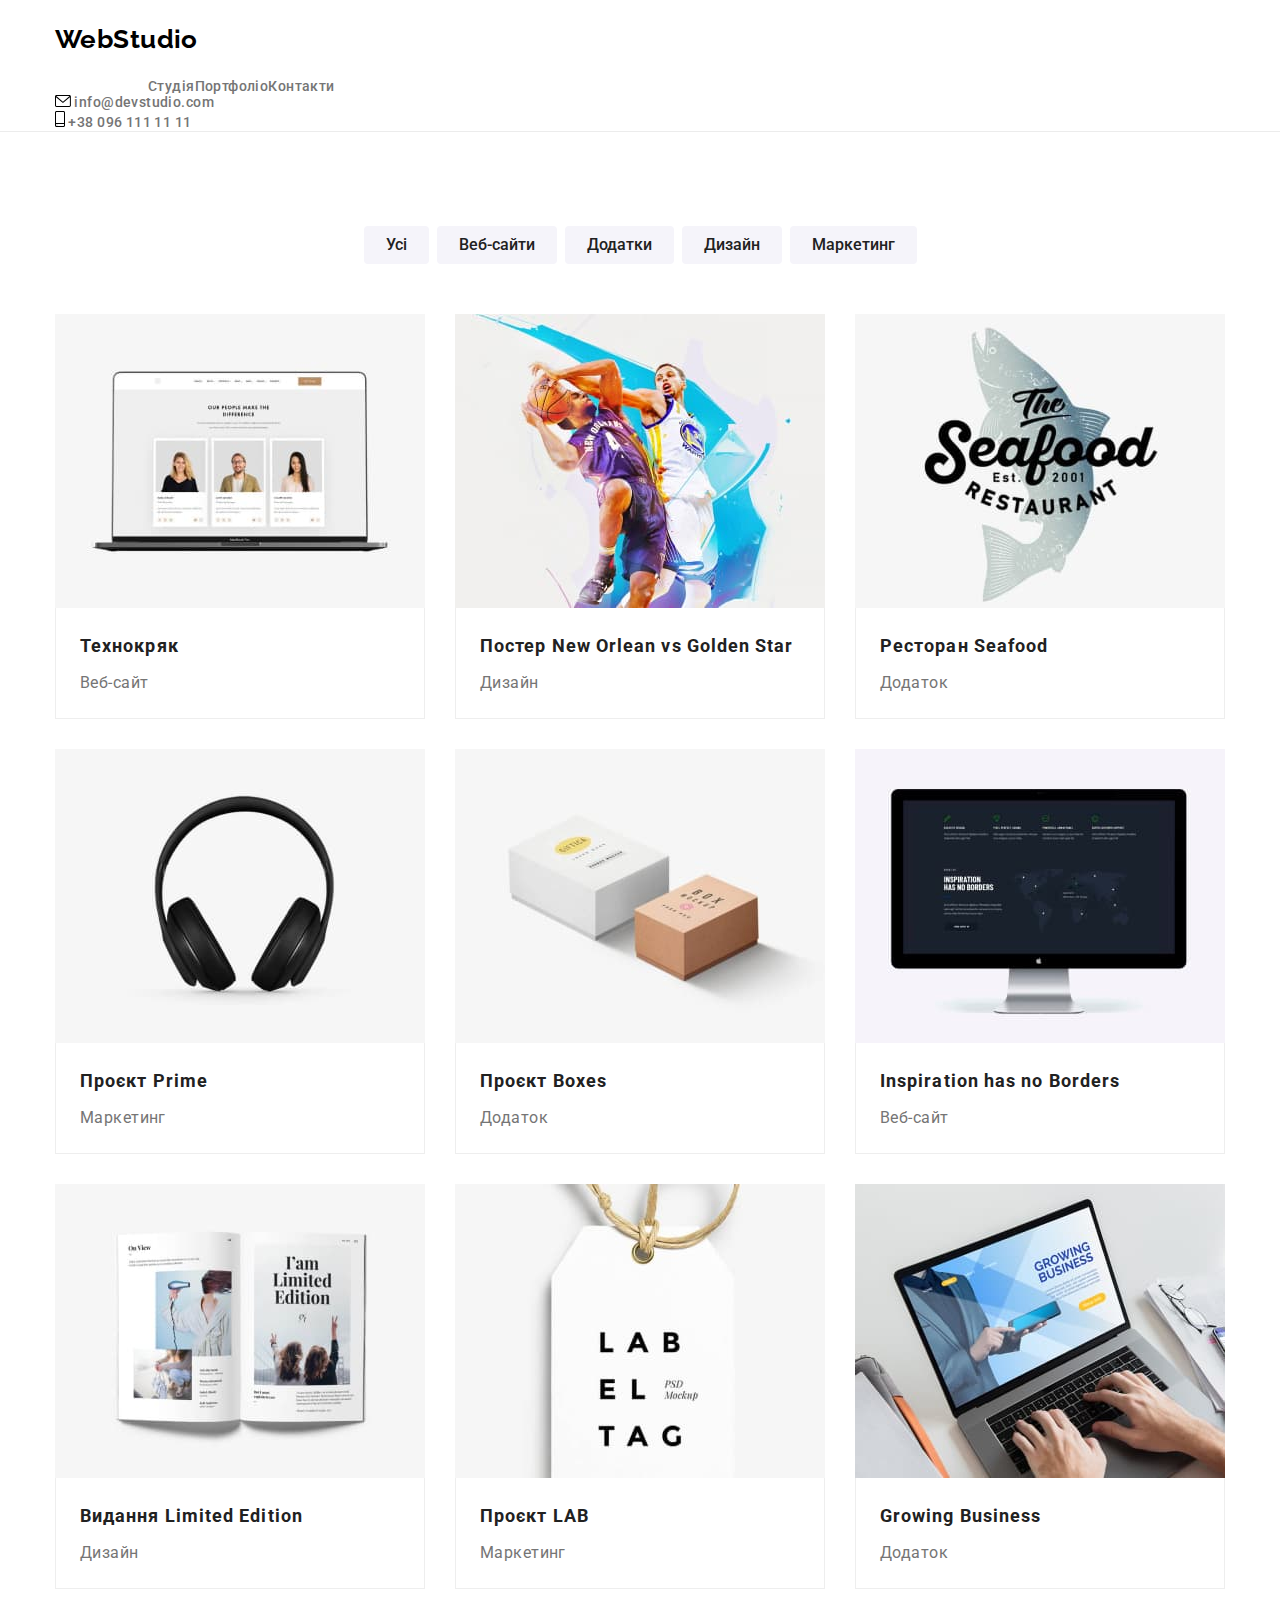
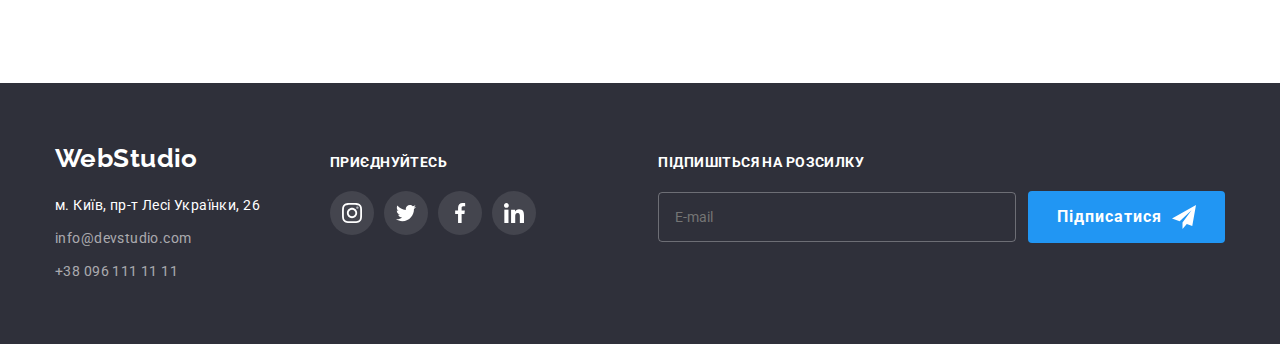
==== portfolio.html @ da04f6c6 "make header with sass" ====
<!DOCTYPE html>
<html lang="uk">
<head>
    <meta charset="UTF-8">
    <meta http-equiv="X-UA-Compatible" content="IE=edge">
    <meta name="viewport" content="width=device-width, initial-scale=1.0">
    <title>WebStudio-portfolio</title>
    <link
        href="https://fonts.googleapis.com/css2?family=Raleway:wght@700&family=Roboto:wght@400;500;700;900&display=swap"
        rel="stylesheet">
        <link rel="stylesheet"
            href="https://cdnjs.cloudflare.com/ajax/libs/modern-normalize/1.1.0/modern-normalize.min.css">
            <link rel="stylesheet" href="./css/main.min.css">
    <link rel="stylesheet" href="./css/style.css">

</head>
<body>
      <header class="header">
          <div class="container header-container">
              <nav class="site-nav">
                  <a class="logo" lang="en" href="./index.html"><span class="accent">Web</span>Studio</a>
                  <ul class="navigation list">
                      <li class="item"><a class="link " href="./index.html">Студія</a></li>
                      <li class="item"><a class="link active" href="./portfolio.html">Портфоліо</a></li>
                      <li class="item"><a class="link" href="">Контакти</a></li>
                  </ul>
              </nav>
               <ul class="header-contact list">
                   <li class="item"><a class="link" href="mailto:info@devstudio.com">
                           <svg class="header-contact-icon" width="16" height="12">
                               <use href="./images/icons.svg#icon-envelope"></use>
                           </svg>
                           info@devstudio.com</a></li>
                   <li class="item"><a class="link" href="tel:+380961111111">
                           <svg class="header-contact-icon" width="10" height="16">
                               <use href="./images/icons.svg#icon-smartphone"></use>
                           </svg>
                           +38 096 111 11 11</a></li>

               </ul>
          </div>
      </header>
     <main>
        <section class="section portfolio ">
            <div class="container">
            <h1 class="tittle visually-hidden">Портфоліо наших робіт</h1>
            <ul class="list collection">
                <li class="item"><button class="button" type="button">Усі</button> </li>
                <li class="item"><button class="button" type="button">Веб-сайти</button> </li>
                <li class="item"><button class="button" type="button">Додатки</button> </li>
                <li class="item"><button class="button" type="button">Дизайн</button></li>
                <li class="item"><button class="button" type="button">Маркетинг</button></li>
            </ul>
            <ul class="list cards">
                <li class="item">
                    <a class="link" href="">
                        <div class="img-wrapper">
                        <img class="card" src="./images/portfolio1.jpg" width="370" alt="Портфоліо Технокряк">
                          
                        <p class="text-overlay">Ресурс пропонує комплексні пропозиції з різним рівнем функціоналу та
                        сервісів. Все це дозволить відвідувачу отримати вичерпні відомості про компанію чи
                        приватну особу.</p>
                        </div>
                        <div class="content">
                             <h2 class="subtittle">Технокряк</h2>
                             <p class="text">Веб-сайт</p>
                        </div>
                       
                    </a>
                 </li>
                
                 <li class="item">
                    <a class="link" href="">
                        <div class="img-wrapper">
                        <img class="card" src="./images/portfolio2.jpg" width="370" alt="Портфоліо Постер">
                         <p class="text-overlay">Ресурс пропонує комплексні пропозиції з різним рівнем функціоналу та
                             сервісів. Все це дозволить відвідувачу отримати вичерпні відомості про компанію чи
                             приватну особу.</p>
                        </div>
                        <div class="content">
                        <h2 class="subtittle">Постер New Orlean vs Golden Star</h2>
                        <p class="text">Дизайн</p>
                        </div>
                    </a>
                 </li>
                  <li class="item">
                    <a class="link" href="">
                        <div class="img-wrapper">
                          <img class="card" src="./images/portfolio3.jpg" width="370" alt="портфоліо Ресторан">
                          <p class="text-overlay">Ресурс пропонує комплексні пропозиції з різним рівнем функціоналу та
                              сервісів. Все це дозволить відвідувачу отримати вичерпні відомості про компанію чи
                              приватну особу.</p>
                        </div>
                          <div class="content">
                          <h2 class="subtittle">Ресторан Seafood</h2>
                          <p class="text">Додаток</p>
                          </div>
                      </a>
                  </li>
                   <li class="item">
                    <a class="link" href="">
                        <div class="img-wrapper">
                           <img class="card" src="./images/portfolio4.jpg" width="370" alt="Портфоліо Проект">
                           <p class="text-overlay">Ресурс пропонує комплексні пропозиції з різним рівнем функціоналу та сервісів. Все це дозволить відвідувачу отримати вичерпні відомості про компанію чи приватну особу.</p>
                        </div>
                           <div class="content">
                           <h2 class="subtittle">Проєкт Prime</h2>
                           <p class="text">Маркетинг</p>
                           </div>
                    </a>
                   </li>
                    <li class="item">
                        <a class="link" href="">
                            <div class="img-wrapper">
                            <img class="card" src="./images/portfolio5.jpg" width="370" alt="Портфоліо Проект">
                                 <p class="text-overlay">Ресурс пропонує комплексні пропозиції з різним рівнем функціоналу
                                та сервісів. Все це дозволить відвідувачу отримати вичерпні відомості про компанію чи приватну особу.</p>
                            </div>
                            <div class="content">
                            <h2 class="subtittle">Проєкт Boxes</h2>
                            <p class="text">Додаток</p>
                            </div>
                        </a>
                    </li>
                     <li class="item">
                        <a class="link" href="">
                            <div class="img-wrapper">
                             <img class="card" src="./images/portfolio6.jpg" width="370" alt="Портфоліо Вебсайту">
                             <p class="text-overlay">Ресурс пропонує комплексні пропозиції з різним рівнем функціоналу та сервісів. Все це дозволить відвідувачу отримати вичерпні відомості про компанію чи приватну особу.</p>
                             </div>
                           <div class="content">
                             <h2 class="subtittle">Inspiration has no Borders</h2>
                             <p class="text">Веб-сайт</p>
                             </div>
                         </a>
                     </li>
                      <li class="item">
                        <a class="link" href="">
                            <div class="img-wrapper">
                                <img class="card" src="./images/portfolio7.jpg" width="370" alt="Портфоліо Видання">
                                  <p class="text-overlay">Ресурс пропонує комплексні пропозиції з різним рівнем функціоналу та сервісів. Все це дозволить відвідувачу отримати вичерпні відомості про компанію чи приватну особу.</p>
                            </div>
                             <div class="content">
                              <h2 class="subtittle">Видання Limited Edition</h2>
                              <p class="text">Дизайн</p>
                              </div>
                          </a>
                      </li>
                       <li class="item">
                        <a class="link" href="">
                            <div class="img-wrapper">
                               <img class="card" src="./images/portfolio8.jpg" width="370" alt="Портфоліо Проект">
                               <p class="text-overlay">Ресурс пропонує комплексні пропозиції з різним рівнем функціоналу та сервісів. Все це дозволить відвідувачу отримати вичерпні відомості про компанію чи приватну особу.</p>
                            </div>
                               <div class="content">
                               <h2 class="subtittle">Проєкт LAB</h2>
                               <p class="text">Маркетинг</p>
                               </div>
                           </a>
                       </li>
                        <li class="item">
                            <a class="link" href="">
                                <div class="img-wrapper">
                                <img class="card" src="./images/portfolio9.jpg" width="370" alt="Портфоліо Додаток">
                                 <p class="text-overlay">Ресурс пропонує комплексні пропозиції з різним рівнем функціоналу тасервісів. Все це дозволить відвідувачу отримати вичерпні відомості про компанію чи приватну особу.</p>
                                </div>
                                <div class="content">
                                <h2 class="subtittle">Growing Business</h2>
                                <p class="text">Додаток</p>
                                </div>
                            </a>
                        </li>
               
            </ul>
            </div>
        </section>
     </main>
          <footer class="footer">
              <div class="container footer-content">
                  <div class="footer-left">
                      <a class="logo lower" href="./index.html"><span class="accent">Web</span>Studio</a>
                      <address>
                          <ul class="list adress-list">
                              <li class="item"><a class="link address" href="">м. Київ, пр-т Лесі Українки, 26</a> </li>
                              <li class="item"><a class="link mail"
                                      href="mailto:info@devstudio.com">info@devstudio.com</a></li>
                              <li class="item"><a class="link tel" href="tel:+380961111111">+38 096 111 11 11</a></li>
                          </ul>
                      </address>
                  </div>
                  <div class="footer-right">
                      <h2 class="footer-sutittle">приєднуйтесь</h2>
                      <ul class="list-icons list">
                          <li class="item">
                              <a href="" class="link">
                                  <svg class="footer-icon" width="20" height="20">
                                      <use href="./images/icons.svg#icon-instagram-2"></use>
                                  </svg>
                              </a>
                          </li>
                          <li class="item">
                              <a href="" class="link">
                                  <svg class="footer-icon" width="20" height="20">
                                      <use href="./images/icons.svg#icon-twitter-1"></use>
                                  </svg>
                              </a>
                          </li>
                          <li class="item">
                              <a href="" class="link">
                                  <svg class="footer-icon" width="20" height="20">
                                      <use href="./images/icons.svg#icon-facebook-1"></use>
                                  </svg>
                              </a>
                          </li>
                          <li class="item">
                              <a href="" class="link">
                                  <svg class="footer-icon" width="20" height="20">
                                      <use href="./images/icons.svg#icon-linkedin-1"></use>
                                  </svg>
                              </a>
                          </li>
                      </ul>
                  </div>


                  <form class="subscribe-label" >
                      <p class="subscribe-group">Підпишіться на розсилку </p>
                      <div class="subscripe-wrapper">
                          <input type="email" name="user-mail" id="user-email" class="input-subscribe"
                              placeholder="E-mail" required>
                          <button class="subscribe-button" type="submit">Підписатися
                              <svg class="subscribe-svg" width="24" height="24">
                                  <use href="./images/icons.svg#icon-send"></use>
                              </svg>
                          </button>
                      </div>
                  </form>

              </div>
          </footer>

       
      
</body>
</html>
---- css/main.min.css ----
:root{--main-color-hover: #2196F3;--main-color-tittle: #212121;--main-color-text: #757575;--white-color:#FFFFFF;--black-color:#000000;--team-background:#F5F4FA;--footer-background: #2F303A;--footer-links-color: rgba(255, 255, 255, 0.6);--main-butter-hover: #188CE8;--icon-color:#afb1bb}.visually-hidden{position:absolute;width:1px;height:1px;margin:-1px;border:0;padding:0;white-space:nowrap;-webkit-clip-path:inset(100%);clip-path:inset(100%);clip:rect(0 0 0 0);overflow:hidden}html{-webkit-box-sizing:border-box;box-sizing:border-box}*,*::before,*::after{-webkit-box-sizing:inherit;box-sizing:inherit}h1,h2,h3,h4,h5,h6,p{margin:0}img{display:block}.list{padding:0;margin:0;list-style:none}.link{text-decoration:none}body{color:var(--main-color-text);font-size:14px;letter-spacing:.03em;line-height:1.14;font-family:Roboto,sans-serif}.container{width:1200px;margin:0 auto;padding:0 15px}.logo{display:inline-block;padding:24px 0;color:var(--black-color);font-family:Raleway,sans-serif;font-weight:700;font-size:26px;line-height:1.2;text-decoration:none}.logo__accent{color:var(--main-color-hover)}.header{border-bottom:1px solid #ececec}.header__container{display:-webkit-box;display:-ms-flexbox;display:flex;-webkit-box-align:center;-ms-flex-align:center;align-items:center}.header__site-nav{display:-webkit-box;display:-ms-flexbox;display:flex;-webkit-box-align:center;-ms-flex-align:center;align-items:center}.header .link{color:inherit;font-weight:500;-webkit-transition:color 250ms cubic-bezier(0.4, 0, 0.2, 1);transition:color 250ms cubic-bezier(0.4, 0, 0.2, 1)}.header .link:hover,.header .link:focus{color:var(--main-color-hover)}.navigation{display:-webkit-box;display:-ms-flexbox;display:flex;margin-left:93px}.navigation__link{display:block;padding:32px 0;text-decoration:none;color:var(--black-color);font-weight:500;letter-spacing:.02em;-webkit-transition:color 250ms cubic-bezier(0.4, 0, 0.2, 1);transition:color 250ms cubic-bezier(0.4, 0, 0.2, 1)}.navigation__item{position:relative}.navigation__item+.item{margin-left:50px}.navigation__link:hover,.navigation__link:focus{color:var(--main-color-hover)}.navigation__link.active{color:var(--main-color-hover)}.navigation__link.active::after{content:"";position:absolute;width:100%;height:4px;bottom:-1.5px;left:0;background-color:var(--main-color-hover);border-radius:2px}.contact{margin-left:auto;display:-webkit-box;display:-ms-flexbox;display:flex}.contact__link{display:-webkit-box;display:-ms-flexbox;display:flex;-webkit-box-align:center;-ms-flex-align:center;align-items:center;padding:32px 0}.contact__item+.item{margin-left:50px}.contact__icon{fill:currentColor;display:inline-block;margin-right:10px;-webkit-transition:fill 250ms cubic-bezier(0.4, 0, 0.2, 1);transition:fill 250ms cubic-bezier(0.4, 0, 0.2, 1)}.contact__icon:hover,.contact__icon:focus{fill:var(--main-color-hover)}.section .tittle{color:var(--main-color-tittle);font-size:36px;line-height:1.16;text-align:center}.hero{text-align:center;padding-top:200px;padding-bottom:200px;max-width:1600px;margin:0 auto;background-color:var(--footer-background);background-image:-webkit-gradient(linear, left top, right top, from(rgba(47, 48, 58, 0.4)), to(rgba(47, 48, 58, 0.4))),url(../images/Img.jpg);background-image:linear-gradient(to right, rgba(47, 48, 58, 0.4), rgba(47, 48, 58, 0.4)),url(../images/Img.jpg);background-repeat:no-repeat;background-position:center;background-size:cover}.hero .tittle{width:696px;margin-top:0;margin-left:auto;margin-right:auto;margin-bottom:30px;color:var(--white-color);font-weight:900;font-size:44px;line-height:1.36;text-align:center;letter-spacing:.06em;text-transform:uppercase}.hero .button{padding:10px 32px;min-width:216px;border-radius:4px;border:1px solid rgba(0,0,0,0);background-color:var(--main-color-hover);color:var(--white-color);font-family:inherit;font-weight:700;font-size:16px;line-height:1.88;letter-spacing:.06em;cursor:pointer;-webkit-transition:background-color 250ms cubic-bezier(0.4, 0, 0.2, 1);transition:background-color 250ms cubic-bezier(0.4, 0, 0.2, 1)}.hero .button:hover,.hero .button:focus{background-color:var(--main-butter-hover);color:var(--white-color)}.benefits,.work{background-color:var(--white-color)}.work .tittle,.team .tittle{margin-top:0;margin-bottom:50px}.benefits{padding-top:94px;padding-bottom:94px}.benefits .icon-wrapper{height:120px;display:-webkit-box;display:-ms-flexbox;display:flex;-webkit-box-pack:center;-ms-flex-pack:center;justify-content:center;-webkit-box-align:center;-ms-flex-align:center;align-items:center;background-color:var(--team-background);border-radius:4px;margin-bottom:30px}.benefits .tittle{margin-top:0;margin-bottom:0}.benefits .list{display:-webkit-box;display:-ms-flexbox;display:flex;-ms-flex-wrap:wrap;flex-wrap:wrap;gap:30px}.benefits .list .item{width:270px}.benefits .subtittle{margin-top:0;margin-bottom:10px;color:var(--main-color-tittle);font-size:14px;text-transform:uppercase}.benefits .text{color:inherit;line-height:1.71}.work{padding-bottom:94px}.work-list{display:-webkit-box;display:-ms-flexbox;display:flex;-ms-flex-wrap:wrap;flex-wrap:wrap;gap:30px}.work-list .item{position:relative}.work-content{position:absolute;bottom:0;left:0;width:100%;background-color:rgba(47,48,58,.8)}.work .subtittle{font-size:14px;text-align:center;text-transform:uppercase;color:var(--white-color);padding:27px 94px}.team{padding-top:94px;padding-bottom:94px;background-color:var(--team-background)}.team-list{text-align:center;display:-webkit-box;display:-ms-flexbox;display:flex;-ms-flex-wrap:wrap;flex-wrap:wrap;gap:30px}.team-list .item{gap:30px;width:270px;-webkit-box-shadow:0px 1px 3px rgba(0,0,0,.12),0px 1px 1px rgba(0,0,0,.14),0px 2px 1px rgba(0,0,0,.2);box-shadow:0px 1px 3px rgba(0,0,0,.12),0px 1px 1px rgba(0,0,0,.14),0px 2px 1px rgba(0,0,0,.2);border-radius:0px 0px 4px 4px;background-color:var(--white-color)}.team-list .card{display:block;width:100%;height:auto}.team-list .content{padding:30px 32px}.team .subtittle{margin-top:0;margin-bottom:10px;color:var(--main-color-tittle);font-weight:500;font-size:16px;line-height:1.18}.team .text{color:inherit;margin-bottom:16px;font-size:16px;line-height:1.18}.team .icon-list{display:-webkit-box;display:-ms-flexbox;display:flex;-webkit-box-pack:center;-ms-flex-pack:center;justify-content:center}.icon-list .item-icon+.item-icon{margin-left:10px}.icon-list .item-icon{width:44px;height:44px}.team-icon{width:20px;height:20px;fill:currentColor}.icon-list .link{display:-webkit-box;display:-ms-flexbox;display:flex;-webkit-box-pack:center;-ms-flex-pack:center;justify-content:center;-webkit-box-align:center;-ms-flex-align:center;align-items:center;width:100%;height:100%;border-radius:50%;color:var(--icon-color);-webkit-transition:background-color 250ms cubic-bezier(0.4, 0, 0.2, 1),color 250ms cubic-bezier(0.4, 0, 0.2, 1);transition:background-color 250ms cubic-bezier(0.4, 0, 0.2, 1),color 250ms cubic-bezier(0.4, 0, 0.2, 1)}.icon-list .link:hover,.icon-list .link:focus{background-color:var(--main-color-hover);color:var(--white-color)}.clients.section{padding-top:94px;padding-bottom:94px}.clients-tittle{margin-bottom:50px}.clients-list{display:-webkit-box;display:-ms-flexbox;display:flex;-ms-flex-wrap:wrap;flex-wrap:wrap;gap:30px}.clients-list .item{width:170px}.icon-wrapper .link{display:-webkit-box;display:-ms-flexbox;display:flex;-webkit-box-pack:center;-ms-flex-pack:center;justify-content:center;-webkit-box-align:center;-ms-flex-align:center;align-items:center;color:var(--icon-color);height:92px;border:1px solid #afb1b8;border-radius:4px;-webkit-transition:border-color 250ms cubic-bezier(0.4, 0, 0.2, 1),color 350ms cubic-bezier(0.4, 0, 0.2, 1);transition:border-color 250ms cubic-bezier(0.4, 0, 0.2, 1),color 350ms cubic-bezier(0.4, 0, 0.2, 1)}.clients-icon{fill:currentColor}.icon-wrapper .link:hover{border-color:var(--main-color-hover);color:var(--main-butter-hover)}.footer{padding-top:60px;padding-bottom:60px;background-color:var(--footer-background)}.footer-content{display:-webkit-box;display:-ms-flexbox;display:flex;gap:70px;-webkit-box-align:baseline;-ms-flex-align:baseline;align-items:baseline}.footer-sutittle{margin-bottom:20px;color:var(--white-color);font-size:14px;text-transform:uppercase}.logo.lower{padding:0;display:inline-block;margin-bottom:20px;color:var(--white-color)}.adress-list .item+.item{margin-top:9px}.link.address{color:var(--white-color);font-style:normal;font-weight:400;line-height:1.71;-webkit-transition:color 250ms cubic-bezier(0.4, 0, 0.2, 1);transition:color 250ms cubic-bezier(0.4, 0, 0.2, 1)}.link.address:hover,.link.address:focus{color:var(--main-color-hover)}.link.mail,.link.tel{color:var(--footer-links-color);font-style:normal;font-weight:400;line-height:1.71;-webkit-transition:color 250ms cubic-bezier(0.4, 0, 0.2, 1);transition:color 250ms cubic-bezier(0.4, 0, 0.2, 1)}.link.mail:hover,.link.mail:focus,.link.tel:hover,.link.tel:focus{color:var(--main-color-hover)}.footer .list-icons{display:-webkit-box;display:-ms-flexbox;display:flex}.list-icons .item{width:44px;height:44px}.list-icons .item+.item{margin-left:10px}.list-icons .link{display:-webkit-box;display:-ms-flexbox;display:flex;-webkit-box-pack:center;-ms-flex-pack:center;justify-content:center;-webkit-box-align:center;-ms-flex-align:center;align-items:center;width:100%;height:100%;border-radius:50%;color:var(--white-color);background-color:rgba(255,255,255,.1);-webkit-transition:background-color 250ms cubic-bezier(0.4, 0, 0.2, 1);transition:background-color 250ms cubic-bezier(0.4, 0, 0.2, 1)}.footer-icon{fill:currentColor}.list-icons .link:hover,.list-icons .link:focus{background-color:var(--main-color-hover)}.subscribe-label{margin-left:auto}.subscribe-group{display:block;font-weight:700;text-transform:uppercase;color:#fff;margin-bottom:20px}.subscripe-wrapper{display:-webkit-box;display:-ms-flexbox;display:flex;-webkit-box-align:center;-ms-flex-align:center;align-items:center;gap:12px}.input-subscribe{display:inline-block;height:50px;width:358px;padding-left:16px;border:1px solid rgba(255,255,255,.3);border-radius:4px;background-color:rgba(0,0,0,0);color:var(--main-color-text);outline:2px solid rgba(0,0,0,0);outline-offset:-2px}.subscribe-button{display:-webkit-inline-box;display:-ms-inline-flexbox;display:inline-flex;-webkit-box-align:center;-ms-flex-align:center;align-items:center;gap:10px;padding:10px 28px;border-radius:4px;background-color:var(--main-color-hover);cursor:pointer;border:1px solid rgba(0,0,0,0);font-weight:700;font-size:16px;line-height:1.88;letter-spacing:.06em;color:#fff;cursor:pointer;-webkit-transition:background-color 250ms cubic-bezier(0.4, 0, 0.2, 1);transition:background-color 250ms cubic-bezier(0.4, 0, 0.2, 1)}.subscribe-button:hover{background-color:var(--main-butter-hover)}.subscribe-button-wrap{display:inline-block;position:relative}.subscribe-svg{width:24px;height:24px}.section.portfolio{padding-top:94px;padding-bottom:94px;background-color:var(--white-color)}.collection{margin-bottom:50px;display:-webkit-box;display:-ms-flexbox;display:flex;text-align:center;-webkit-box-pack:center;-ms-flex-pack:center;justify-content:center}.collection .item+.item{margin-left:8px}.collection .button{padding:6px 22px;border-radius:4px;border:none;background-color:var(--team-background);color:var(--main-color-tittle);font-family:inherit;font-weight:500;font-size:16px;line-height:1.62;text-align:center;cursor:pointer;-webkit-transition:color 250ms cubic-bezier(0.4, 0, 0.2, 1),background-color 250ms cubic-bezier(0.4, 0, 0.2, 1),-webkit-box-shadow 250ms cubic-bezier(0.4, 0, 0.2, 1);transition:color 250ms cubic-bezier(0.4, 0, 0.2, 1),background-color 250ms cubic-bezier(0.4, 0, 0.2, 1),-webkit-box-shadow 250ms cubic-bezier(0.4, 0, 0.2, 1);transition:color 250ms cubic-bezier(0.4, 0, 0.2, 1),background-color 250ms cubic-bezier(0.4, 0, 0.2, 1),box-shadow 250ms cubic-bezier(0.4, 0, 0.2, 1);transition:color 250ms cubic-bezier(0.4, 0, 0.2, 1),background-color 250ms cubic-bezier(0.4, 0, 0.2, 1),box-shadow 250ms cubic-bezier(0.4, 0, 0.2, 1),-webkit-box-shadow 250ms cubic-bezier(0.4, 0, 0.2, 1)}.collection .button:hover,.collection .button:focus{color:var(--white-color);background-color:var(--main-color-hover);-webkit-box-shadow:0px 4px 4px rgba(0,0,0,.25);box-shadow:0px 4px 4px rgba(0,0,0,.25)}.cards{display:-webkit-box;display:-ms-flexbox;display:flex;-ms-flex-wrap:wrap;flex-wrap:wrap;gap:30px}.cards .link{display:block;-webkit-transition:-webkit-box-shadow 250ms cubic-bezier(0.4, 0, 0.2, 1);transition:-webkit-box-shadow 250ms cubic-bezier(0.4, 0, 0.2, 1);transition:box-shadow 250ms cubic-bezier(0.4, 0, 0.2, 1);transition:box-shadow 250ms cubic-bezier(0.4, 0, 0.2, 1), -webkit-box-shadow 250ms cubic-bezier(0.4, 0, 0.2, 1)}.cards .link:hover,.cards .link:focus{-webkit-box-shadow:0px 1px 1px rgba(0,0,0,.12),0px 4px 4px rgba(0,0,0,.06),1px 4px 6px rgba(0,0,0,.16);box-shadow:0px 1px 1px rgba(0,0,0,.12),0px 4px 4px rgba(0,0,0,.06),1px 4px 6px rgba(0,0,0,.16)}.img-wrapper{position:relative;overflow:hidden}.cards .text-overlay{position:absolute;width:100%;height:100%;top:0;left:0;pointer-events:none;-webkit-transform:translateY(101%);transform:translateY(101%);-webkit-transition:-webkit-transform 250ms cubic-bezier(0.4, 0, 0.2, 1);transition:-webkit-transform 250ms cubic-bezier(0.4, 0, 0.2, 1);transition:transform 250ms cubic-bezier(0.4, 0, 0.2, 1);transition:transform 250ms cubic-bezier(0.4, 0, 0.2, 1), -webkit-transform 250ms cubic-bezier(0.4, 0, 0.2, 1);padding:63px 24px;font-size:18px;line-height:1.56;letter-spacing:.03em;color:var(--white-color);background-color:rgba(33,150,243,.9)}.cards .link:hover .text-overlay,.cards .link:focus .text-overlay{-webkit-transform:translateY(0%);transform:translateY(0%)}.cards .card{display:block;width:100%;height:auto}.cards .content{padding:20px 24px;border:1px solid #eee;border-top:none}.cards .subtittle{margin-top:0;margin-bottom:4px;color:var(--main-color-tittle);font-size:18px;line-height:2;letter-spacing:.06em}.cards .text{color:var(--main-color-text);font-size:16px;line-height:1.88}.backdrop{position:fixed;top:0;left:0;width:100%;height:100%;background-color:rgba(0,0,0,.1);-webkit-transition:opacity 250ms cubic-bezier(0.4, 0, 0.2, 1);transition:opacity 250ms cubic-bezier(0.4, 0, 0.2, 1);opacity:1}.backdrop.is-hidden{opacity:0;pointer-events:none;visibility:visible}.backdrop.is-hidden .modal{-webkit-transform:translate(-50%, -50%) scale(1.1);transform:translate(-50%, -50%) scale(1.1)}.modal{position:absolute;left:50%;top:50%;-webkit-transform:translate(-50%, -50%) scale(1);transform:translate(-50%, -50%) scale(1);width:528px;min-height:581px;padding:40px;background-color:var(--white-color);-webkit-box-shadow:0px 1px 3px rgba(0,0,0,.12),0px 1px 1px rgba(0,0,0,.14),0px 2px 1px rgba(0,0,0,.2);box-shadow:0px 1px 3px rgba(0,0,0,.12),0px 1px 1px rgba(0,0,0,.14),0px 2px 1px rgba(0,0,0,.2);border-radius:4px;-webkit-transition:-webkit-transform 250ms cubic-bezier(0.4, 0, 0.2, 1);transition:-webkit-transform 250ms cubic-bezier(0.4, 0, 0.2, 1);transition:transform 250ms cubic-bezier(0.4, 0, 0.2, 1);transition:transform 250ms cubic-bezier(0.4, 0, 0.2, 1), -webkit-transform 250ms cubic-bezier(0.4, 0, 0.2, 1)}.button-close{position:absolute;top:8px;right:8px;width:30px;height:30px;border-radius:50%;border:1px solid rgba(0,0,0,.1);background-color:var(--white-color);cursor:pointer;padding:0;display:-webkit-box;display:-ms-flexbox;display:flex;-webkit-box-pack:center;-ms-flex-pack:center;justify-content:center;-webkit-box-align:center;-ms-flex-align:center;align-items:center}.close-button{-webkit-transition:fill 250ms cubic-bezier(0.4, 0, 0.2, 1);transition:fill 250ms cubic-bezier(0.4, 0, 0.2, 1)}.button-close:hover .close-button,.button-close:focus .close-button{fill:var(--main-color-hover)}.form-text{color:var(--main-color-tittle);font-weight:700;font-size:20px;line-height:1.15;text-align:center;margin-bottom:12px}.input-wrap{display:block;margin-bottom:10px}.name{display:block;margin-bottom:4px}.input-group{position:relative}.modal-input{width:100%;height:40px;border:1px solid rgba(33,33,33,.2);border-radius:4px;padding-left:42px;outline:1px solid rgba(0,0,0,0);outline-offset:-1px}.modal-input:focus{outline:1px solid var(--main-color-hover)}.modal-input:focus+.modal-svg{fill:#188ce8}.modal-svg{position:absolute;left:12px;top:50%;-webkit-transform:translateY(-50%);transform:translateY(-50%)}.textarea{display:block;padding:12px 16px;width:100%;height:120px;outline:1px solid rgba(0,0,0,0);outline-offset:-1px;color:var(--main-color-text);border-radius:4px;resize:none}.textarea:focus{outline:1px solid var(--main-color-hover)}.textarea::-webkit-input-placeholder{font-size:12px;line-height:1.16;letter-spacing:.01em;color:rgba(117,117,117,.5)}.textarea::-moz-placeholder{font-size:12px;line-height:1.16;letter-spacing:.01em;color:rgba(117,117,117,.5)}.textarea:-ms-input-placeholder{font-size:12px;line-height:1.16;letter-spacing:.01em;color:rgba(117,117,117,.5)}.textarea::-ms-input-placeholder{font-size:12px;line-height:1.16;letter-spacing:.01em;color:rgba(117,117,117,.5)}.textarea::placeholder{font-size:12px;line-height:1.16;letter-spacing:.01em;color:rgba(117,117,117,.5)}.input-wrap.area{margin-bottom:20px}.input-group{position:relative}.input-wrap.check{margin-bottom:30px;display:-webkit-box;display:-ms-flexbox;display:flex;-webkit-box-align:center;-ms-flex-align:center;align-items:center;-webkit-box-pack:center;-ms-flex-pack:center;justify-content:center}.checked{opacity:0;-webkit-transition:fill 250ms cubic-bezier(0.4, 0, 0.2, 1);transition:fill 250ms cubic-bezier(0.4, 0, 0.2, 1)}.input-check:checked+.modal-check .checked{opacity:1;fill:var(--main-color-hover)}.text-check{display:block;text-align:center;font-weight:400;font-size:14px;line-height:1.71;padding-left:7px;-webkit-user-select:none;-moz-user-select:none;-ms-user-select:none;user-select:none;color:var(--main-color-text)}.link-check{position:relative;color:var(--main-color-hover);text-decoration:none}.link-check:after{position:absolute;content:"";left:0;bottom:2px;height:.5px;width:100%;background-color:var(--main-color-hover)}.form .button{display:block;margin:0 auto;text-align:center;padding:10px 52px;min-width:200px;letter-spacing:.06em;font-weight:700;font-size:16px;line-height:1.99;color:var(--white-color);background:var(--main-color-hover);-webkit-box-shadow:0px 4px 4px rgba(0,0,0,.15);box-shadow:0px 4px 4px rgba(0,0,0,.15);border-radius:4px;border:none;cursor:pointer;-webkit-transition:fill 250ms cubic-bezier(0.4, 0, 0.2, 1);transition:fill 250ms cubic-bezier(0.4, 0, 0.2, 1)}.form .button:hover,.form .button:focus{background-color:var(--main-butter-hover)}/*# sourceMappingURL=main.min.css.map */
---- css/style.css ----
/* header */

/* ------------------------------------- */
/* Hero */
/* sections */





/* our work */

/* our team */

/* ------------------------------------------ */

/* ------------clients----------- */


/* footer */


/* portfolio */

/* ---------------modal */
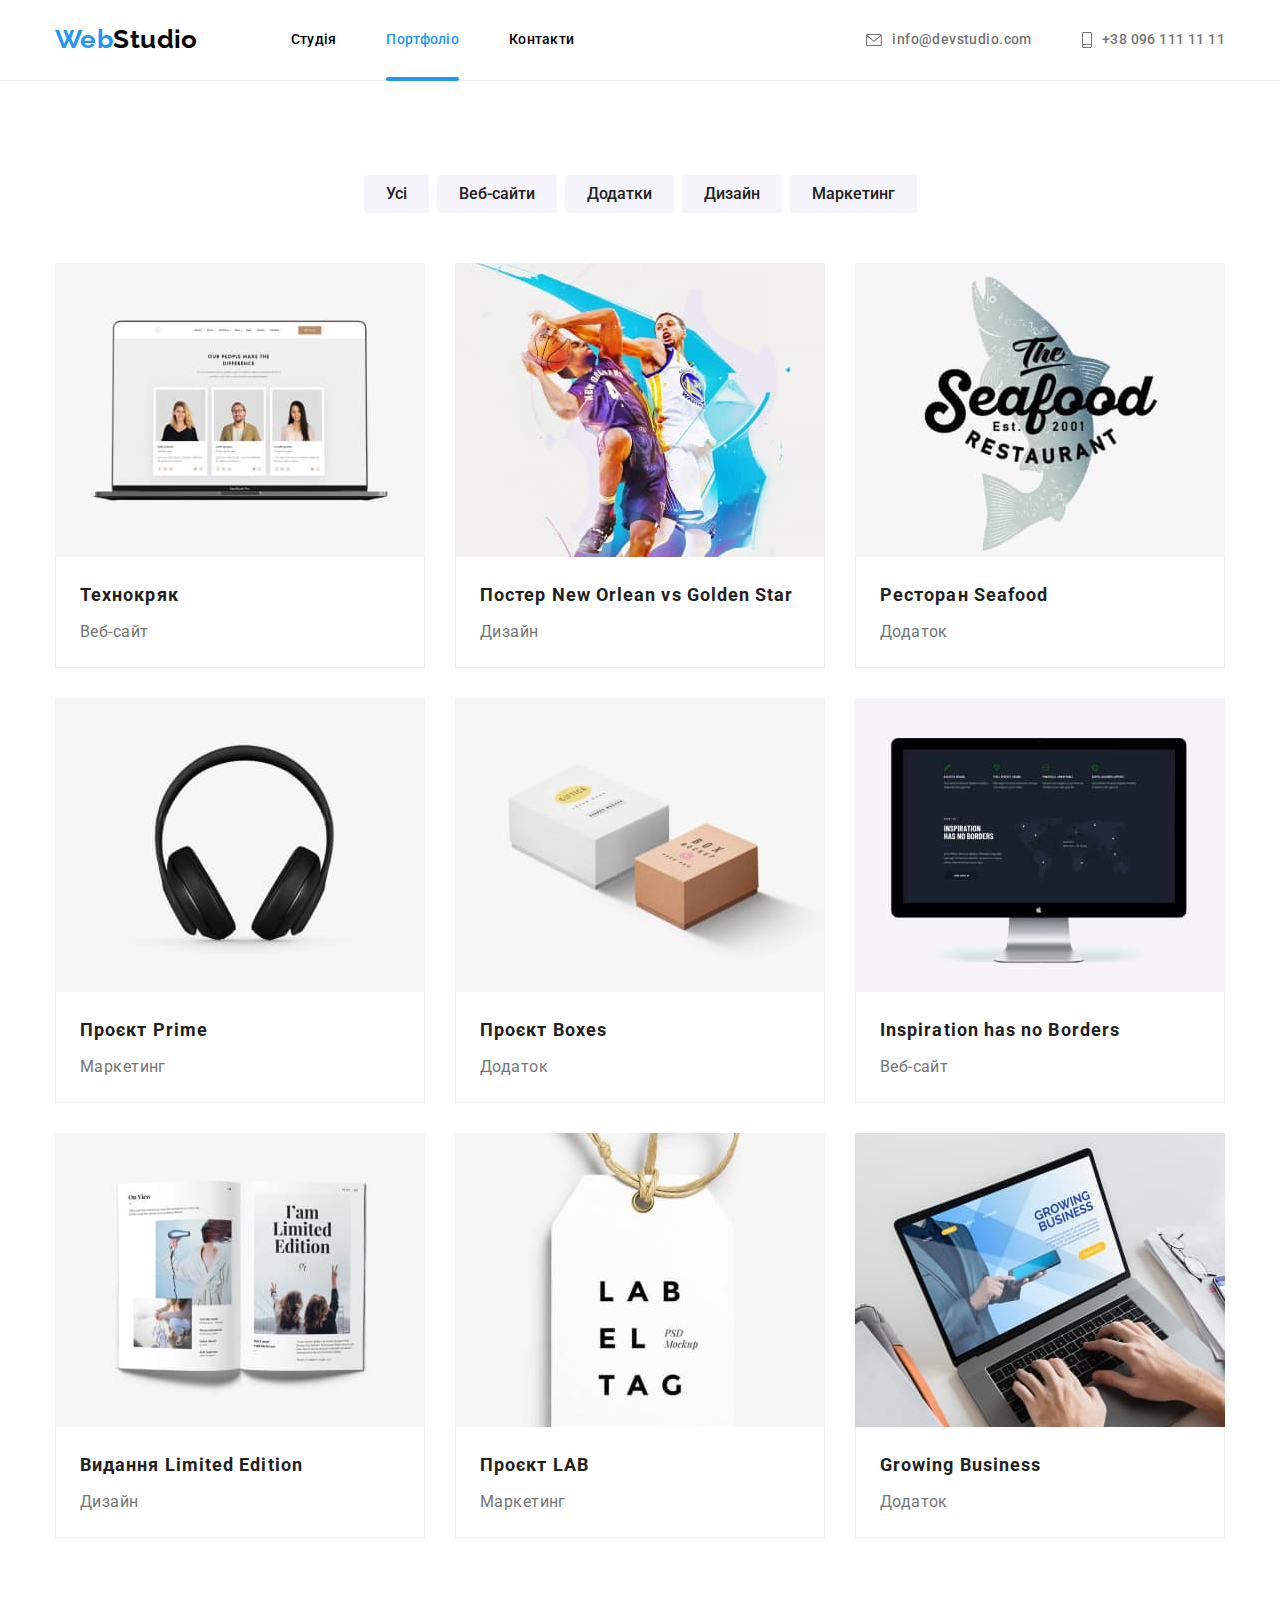
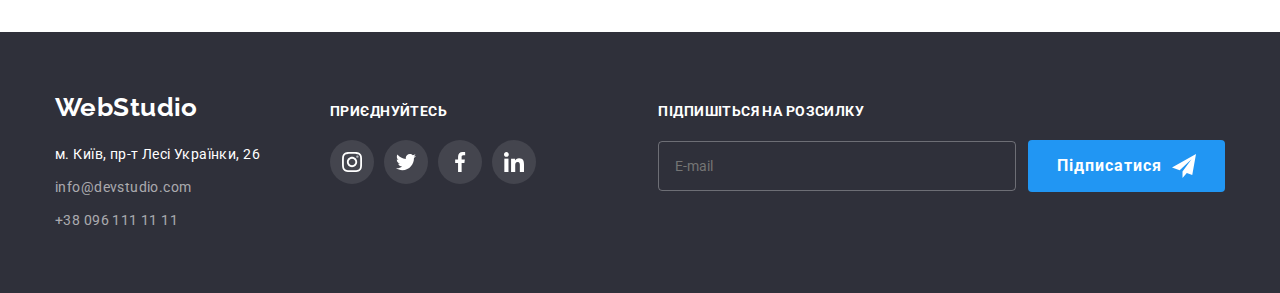
==== commit 115ed8f2: "add sass to portfolio" ====
--- a/portfolio.html
+++ b/portfolio.html
@@ -11,33 +11,36 @@
         <link rel="stylesheet"
             href="https://cdnjs.cloudflare.com/ajax/libs/modern-normalize/1.1.0/modern-normalize.min.css">
             <link rel="stylesheet" href="./css/main.min.css">
-    <link rel="stylesheet" href="./css/style.css">
+    
+    <link rel="stylesheet" href="./css/main.min.css">
 
 </head>
 <body>
       <header class="header">
-          <div class="container header-container">
-              <nav class="site-nav">
-                  <a class="logo" lang="en" href="./index.html"><span class="accent">Web</span>Studio</a>
-                  <ul class="navigation list">
-                      <li class="item"><a class="link " href="./index.html">Студія</a></li>
-                      <li class="item"><a class="link active" href="./portfolio.html">Портфоліо</a></li>
-                      <li class="item"><a class="link" href="">Контакти</a></li>
+          <div class="header__container container">
+              <nav class="header__site-nav">
+                  <a class="header__logo logo" lang="en" href="./index.html"><span
+                          class="logo__accent">Web</span>Studio</a>
+                  <ul class="header__navigation navigation list">
+                      <li class="navigation__item item"><a class="navigation__link " href="./index.html">Студія</a></li>
+                      <li class="navigation__item item"><a class="navigation__link active"
+                              href="./portfolio.html">Портфоліо</a></li>
+                      <li class="navigation__item item"><a class="navigation__link" href="">Контакти</a></li>
                   </ul>
               </nav>
-               <ul class="header-contact list">
-                   <li class="item"><a class="link" href="mailto:info@devstudio.com">
-                           <svg class="header-contact-icon" width="16" height="12">
-                               <use href="./images/icons.svg#icon-envelope"></use>
-                           </svg>
-                           info@devstudio.com</a></li>
-                   <li class="item"><a class="link" href="tel:+380961111111">
-                           <svg class="header-contact-icon" width="10" height="16">
-                               <use href="./images/icons.svg#icon-smartphone"></use>
-                           </svg>
-                           +38 096 111 11 11</a></li>
-
-               </ul>
+              <ul class="header__contact contact list">
+                  <li class="contact__item item"><a class="contact__link link" href="mailto:info@devstudio.com">
+                          <svg class="contact__icon" width="16" height="12">
+                              <use href="./images/icons.svg#icon-envelope"></use>
+                          </svg>
+                          info@devstudio.com</a></li>
+                  <li class=" contact__item item"><a class="contact__link link" href="tel:+380961111111">
+                          <svg class="contact__icon" width="10" height="16">
+                              <use href="./images/icons.svg#icon-smartphone"></use>
+                          </svg>
+                          +38 096 111 11 11</a></li>
+
+              </ul>
           </div>
       </header>
      <main>
--- a/css/main.min.css
+++ b/css/main.min.css
@@ -1 +1 @@
-:root{--main-color-hover: #2196F3;--main-color-tittle: #212121;--main-color-text: #757575;--white-color:#FFFFFF;--black-color:#000000;--team-background:#F5F4FA;--footer-background: #2F303A;--footer-links-color: rgba(255, 255, 255, 0.6);--main-butter-hover: #188CE8;--icon-color:#afb1bb}.visually-hidden{position:absolute;width:1px;height:1px;margin:-1px;border:0;padding:0;white-space:nowrap;-webkit-clip-path:inset(100%);clip-path:inset(100%);clip:rect(0 0 0 0);overflow:hidden}html{-webkit-box-sizing:border-box;box-sizing:border-box}*,*::before,*::after{-webkit-box-sizing:inherit;box-sizing:inherit}h1,h2,h3,h4,h5,h6,p{margin:0}img{display:block}.list{padding:0;margin:0;list-style:none}.link{text-decoration:none}body{color:var(--main-color-text);font-size:14px;letter-spacing:.03em;line-height:1.14;font-family:Roboto,sans-serif}.container{width:1200px;margin:0 auto;padding:0 15px}.logo{display:inline-block;padding:24px 0;color:var(--black-color);font-family:Raleway,sans-serif;font-weight:700;font-size:26px;line-height:1.2;text-decoration:none}.logo__accent{color:var(--main-color-hover)}.header{border-bottom:1px solid #ececec}.header__container{display:-webkit-box;display:-ms-flexbox;display:flex;-webkit-box-align:center;-ms-flex-align:center;align-items:center}.header__site-nav{display:-webkit-box;display:-ms-flexbox;display:flex;-webkit-box-align:center;-ms-flex-align:center;align-items:center}.header .link{color:inherit;font-weight:500;-webkit-transition:color 250ms cubic-bezier(0.4, 0, 0.2, 1);transition:color 250ms cubic-bezier(0.4, 0, 0.2, 1)}.header .link:hover,.header .link:focus{color:var(--main-color-hover)}.navigation{display:-webkit-box;display:-ms-flexbox;display:flex;margin-left:93px}.navigation__link{display:block;padding:32px 0;text-decoration:none;color:var(--black-color);font-weight:500;letter-spacing:.02em;-webkit-transition:color 250ms cubic-bezier(0.4, 0, 0.2, 1);transition:color 250ms cubic-bezier(0.4, 0, 0.2, 1)}.navigation__item{position:relative}.navigation__item+.item{margin-left:50px}.navigation__link:hover,.navigation__link:focus{color:var(--main-color-hover)}.navigation__link.active{color:var(--main-color-hover)}.navigation__link.active::after{content:"";position:absolute;width:100%;height:4px;bottom:-1.5px;left:0;background-color:var(--main-color-hover);border-radius:2px}.contact{margin-left:auto;display:-webkit-box;display:-ms-flexbox;display:flex}.contact__link{display:-webkit-box;display:-ms-flexbox;display:flex;-webkit-box-align:center;-ms-flex-align:center;align-items:center;padding:32px 0}.contact__item+.item{margin-left:50px}.contact__icon{fill:currentColor;display:inline-block;margin-right:10px;-webkit-transition:fill 250ms cubic-bezier(0.4, 0, 0.2, 1);transition:fill 250ms cubic-bezier(0.4, 0, 0.2, 1)}.contact__icon:hover,.contact__icon:focus{fill:var(--main-color-hover)}.section .tittle{color:var(--main-color-tittle);font-size:36px;line-height:1.16;text-align:center}.hero{text-align:center;padding-top:200px;padding-bottom:200px;max-width:1600px;margin:0 auto;background-color:var(--footer-background);background-image:-webkit-gradient(linear, left top, right top, from(rgba(47, 48, 58, 0.4)), to(rgba(47, 48, 58, 0.4))),url(../images/Img.jpg);background-image:linear-gradient(to right, rgba(47, 48, 58, 0.4), rgba(47, 48, 58, 0.4)),url(../images/Img.jpg);background-repeat:no-repeat;background-position:center;background-size:cover}.hero .tittle{width:696px;margin-top:0;margin-left:auto;margin-right:auto;margin-bottom:30px;color:var(--white-color);font-weight:900;font-size:44px;line-height:1.36;text-align:center;letter-spacing:.06em;text-transform:uppercase}.hero .button{padding:10px 32px;min-width:216px;border-radius:4px;border:1px solid rgba(0,0,0,0);background-color:var(--main-color-hover);color:var(--white-color);font-family:inherit;font-weight:700;font-size:16px;line-height:1.88;letter-spacing:.06em;cursor:pointer;-webkit-transition:background-color 250ms cubic-bezier(0.4, 0, 0.2, 1);transition:background-color 250ms cubic-bezier(0.4, 0, 0.2, 1)}.hero .button:hover,.hero .button:focus{background-color:var(--main-butter-hover);color:var(--white-color)}.benefits,.work{background-color:var(--white-color)}.work .tittle,.team .tittle{margin-top:0;margin-bottom:50px}.benefits{padding-top:94px;padding-bottom:94px}.benefits .icon-wrapper{height:120px;display:-webkit-box;display:-ms-flexbox;display:flex;-webkit-box-pack:center;-ms-flex-pack:center;justify-content:center;-webkit-box-align:center;-ms-flex-align:center;align-items:center;background-color:var(--team-background);border-radius:4px;margin-bottom:30px}.benefits .tittle{margin-top:0;margin-bottom:0}.benefits .list{display:-webkit-box;display:-ms-flexbox;display:flex;-ms-flex-wrap:wrap;flex-wrap:wrap;gap:30px}.benefits .list .item{width:270px}.benefits .subtittle{margin-top:0;margin-bottom:10px;color:var(--main-color-tittle);font-size:14px;text-transform:uppercase}.benefits .text{color:inherit;line-height:1.71}.work{padding-bottom:94px}.work-list{display:-webkit-box;display:-ms-flexbox;display:flex;-ms-flex-wrap:wrap;flex-wrap:wrap;gap:30px}.work-list .item{position:relative}.work-content{position:absolute;bottom:0;left:0;width:100%;background-color:rgba(47,48,58,.8)}.work .subtittle{font-size:14px;text-align:center;text-transform:uppercase;color:var(--white-color);padding:27px 94px}.team{padding-top:94px;padding-bottom:94px;background-color:var(--team-background)}.team-list{text-align:center;display:-webkit-box;display:-ms-flexbox;display:flex;-ms-flex-wrap:wrap;flex-wrap:wrap;gap:30px}.team-list .item{gap:30px;width:270px;-webkit-box-shadow:0px 1px 3px rgba(0,0,0,.12),0px 1px 1px rgba(0,0,0,.14),0px 2px 1px rgba(0,0,0,.2);box-shadow:0px 1px 3px rgba(0,0,0,.12),0px 1px 1px rgba(0,0,0,.14),0px 2px 1px rgba(0,0,0,.2);border-radius:0px 0px 4px 4px;background-color:var(--white-color)}.team-list .card{display:block;width:100%;height:auto}.team-list .content{padding:30px 32px}.team .subtittle{margin-top:0;margin-bottom:10px;color:var(--main-color-tittle);font-weight:500;font-size:16px;line-height:1.18}.team .text{color:inherit;margin-bottom:16px;font-size:16px;line-height:1.18}.team .icon-list{display:-webkit-box;display:-ms-flexbox;display:flex;-webkit-box-pack:center;-ms-flex-pack:center;justify-content:center}.icon-list .item-icon+.item-icon{margin-left:10px}.icon-list .item-icon{width:44px;height:44px}.team-icon{width:20px;height:20px;fill:currentColor}.icon-list .link{display:-webkit-box;display:-ms-flexbox;display:flex;-webkit-box-pack:center;-ms-flex-pack:center;justify-content:center;-webkit-box-align:center;-ms-flex-align:center;align-items:center;width:100%;height:100%;border-radius:50%;color:var(--icon-color);-webkit-transition:background-color 250ms cubic-bezier(0.4, 0, 0.2, 1),color 250ms cubic-bezier(0.4, 0, 0.2, 1);transition:background-color 250ms cubic-bezier(0.4, 0, 0.2, 1),color 250ms cubic-bezier(0.4, 0, 0.2, 1)}.icon-list .link:hover,.icon-list .link:focus{background-color:var(--main-color-hover);color:var(--white-color)}.clients.section{padding-top:94px;padding-bottom:94px}.clients-tittle{margin-bottom:50px}.clients-list{display:-webkit-box;display:-ms-flexbox;display:flex;-ms-flex-wrap:wrap;flex-wrap:wrap;gap:30px}.clients-list .item{width:170px}.icon-wrapper .link{display:-webkit-box;display:-ms-flexbox;display:flex;-webkit-box-pack:center;-ms-flex-pack:center;justify-content:center;-webkit-box-align:center;-ms-flex-align:center;align-items:center;color:var(--icon-color);height:92px;border:1px solid #afb1b8;border-radius:4px;-webkit-transition:border-color 250ms cubic-bezier(0.4, 0, 0.2, 1),color 350ms cubic-bezier(0.4, 0, 0.2, 1);transition:border-color 250ms cubic-bezier(0.4, 0, 0.2, 1),color 350ms cubic-bezier(0.4, 0, 0.2, 1)}.clients-icon{fill:currentColor}.icon-wrapper .link:hover{border-color:var(--main-color-hover);color:var(--main-butter-hover)}.footer{padding-top:60px;padding-bottom:60px;background-color:var(--footer-background)}.footer-content{display:-webkit-box;display:-ms-flexbox;display:flex;gap:70px;-webkit-box-align:baseline;-ms-flex-align:baseline;align-items:baseline}.footer-sutittle{margin-bottom:20px;color:var(--white-color);font-size:14px;text-transform:uppercase}.logo.lower{padding:0;display:inline-block;margin-bottom:20px;color:var(--white-color)}.adress-list .item+.item{margin-top:9px}.link.address{color:var(--white-color);font-style:normal;font-weight:400;line-height:1.71;-webkit-transition:color 250ms cubic-bezier(0.4, 0, 0.2, 1);transition:color 250ms cubic-bezier(0.4, 0, 0.2, 1)}.link.address:hover,.link.address:focus{color:var(--main-color-hover)}.link.mail,.link.tel{color:var(--footer-links-color);font-style:normal;font-weight:400;line-height:1.71;-webkit-transition:color 250ms cubic-bezier(0.4, 0, 0.2, 1);transition:color 250ms cubic-bezier(0.4, 0, 0.2, 1)}.link.mail:hover,.link.mail:focus,.link.tel:hover,.link.tel:focus{color:var(--main-color-hover)}.footer .list-icons{display:-webkit-box;display:-ms-flexbox;display:flex}.list-icons .item{width:44px;height:44px}.list-icons .item+.item{margin-left:10px}.list-icons .link{display:-webkit-box;display:-ms-flexbox;display:flex;-webkit-box-pack:center;-ms-flex-pack:center;justify-content:center;-webkit-box-align:center;-ms-flex-align:center;align-items:center;width:100%;height:100%;border-radius:50%;color:var(--white-color);background-color:rgba(255,255,255,.1);-webkit-transition:background-color 250ms cubic-bezier(0.4, 0, 0.2, 1);transition:background-color 250ms cubic-bezier(0.4, 0, 0.2, 1)}.footer-icon{fill:currentColor}.list-icons .link:hover,.list-icons .link:focus{background-color:var(--main-color-hover)}.subscribe-label{margin-left:auto}.subscribe-group{display:block;font-weight:700;text-transform:uppercase;color:#fff;margin-bottom:20px}.subscripe-wrapper{display:-webkit-box;display:-ms-flexbox;display:flex;-webkit-box-align:center;-ms-flex-align:center;align-items:center;gap:12px}.input-subscribe{display:inline-block;height:50px;width:358px;padding-left:16px;border:1px solid rgba(255,255,255,.3);border-radius:4px;background-color:rgba(0,0,0,0);color:var(--main-color-text);outline:2px solid rgba(0,0,0,0);outline-offset:-2px}.subscribe-button{display:-webkit-inline-box;display:-ms-inline-flexbox;display:inline-flex;-webkit-box-align:center;-ms-flex-align:center;align-items:center;gap:10px;padding:10px 28px;border-radius:4px;background-color:var(--main-color-hover);cursor:pointer;border:1px solid rgba(0,0,0,0);font-weight:700;font-size:16px;line-height:1.88;letter-spacing:.06em;color:#fff;cursor:pointer;-webkit-transition:background-color 250ms cubic-bezier(0.4, 0, 0.2, 1);transition:background-color 250ms cubic-bezier(0.4, 0, 0.2, 1)}.subscribe-button:hover{background-color:var(--main-butter-hover)}.subscribe-button-wrap{display:inline-block;position:relative}.subscribe-svg{width:24px;height:24px}.section.portfolio{padding-top:94px;padding-bottom:94px;background-color:var(--white-color)}.collection{margin-bottom:50px;display:-webkit-box;display:-ms-flexbox;display:flex;text-align:center;-webkit-box-pack:center;-ms-flex-pack:center;justify-content:center}.collection .item+.item{margin-left:8px}.collection .button{padding:6px 22px;border-radius:4px;border:none;background-color:var(--team-background);color:var(--main-color-tittle);font-family:inherit;font-weight:500;font-size:16px;line-height:1.62;text-align:center;cursor:pointer;-webkit-transition:color 250ms cubic-bezier(0.4, 0, 0.2, 1),background-color 250ms cubic-bezier(0.4, 0, 0.2, 1),-webkit-box-shadow 250ms cubic-bezier(0.4, 0, 0.2, 1);transition:color 250ms cubic-bezier(0.4, 0, 0.2, 1),background-color 250ms cubic-bezier(0.4, 0, 0.2, 1),-webkit-box-shadow 250ms cubic-bezier(0.4, 0, 0.2, 1);transition:color 250ms cubic-bezier(0.4, 0, 0.2, 1),background-color 250ms cubic-bezier(0.4, 0, 0.2, 1),box-shadow 250ms cubic-bezier(0.4, 0, 0.2, 1);transition:color 250ms cubic-bezier(0.4, 0, 0.2, 1),background-color 250ms cubic-bezier(0.4, 0, 0.2, 1),box-shadow 250ms cubic-bezier(0.4, 0, 0.2, 1),-webkit-box-shadow 250ms cubic-bezier(0.4, 0, 0.2, 1)}.collection .button:hover,.collection .button:focus{color:var(--white-color);background-color:var(--main-color-hover);-webkit-box-shadow:0px 4px 4px rgba(0,0,0,.25);box-shadow:0px 4px 4px rgba(0,0,0,.25)}.cards{display:-webkit-box;display:-ms-flexbox;display:flex;-ms-flex-wrap:wrap;flex-wrap:wrap;gap:30px}.cards .link{display:block;-webkit-transition:-webkit-box-shadow 250ms cubic-bezier(0.4, 0, 0.2, 1);transition:-webkit-box-shadow 250ms cubic-bezier(0.4, 0, 0.2, 1);transition:box-shadow 250ms cubic-bezier(0.4, 0, 0.2, 1);transition:box-shadow 250ms cubic-bezier(0.4, 0, 0.2, 1), -webkit-box-shadow 250ms cubic-bezier(0.4, 0, 0.2, 1)}.cards .link:hover,.cards .link:focus{-webkit-box-shadow:0px 1px 1px rgba(0,0,0,.12),0px 4px 4px rgba(0,0,0,.06),1px 4px 6px rgba(0,0,0,.16);box-shadow:0px 1px 1px rgba(0,0,0,.12),0px 4px 4px rgba(0,0,0,.06),1px 4px 6px rgba(0,0,0,.16)}.img-wrapper{position:relative;overflow:hidden}.cards .text-overlay{position:absolute;width:100%;height:100%;top:0;left:0;pointer-events:none;-webkit-transform:translateY(101%);transform:translateY(101%);-webkit-transition:-webkit-transform 250ms cubic-bezier(0.4, 0, 0.2, 1);transition:-webkit-transform 250ms cubic-bezier(0.4, 0, 0.2, 1);transition:transform 250ms cubic-bezier(0.4, 0, 0.2, 1);transition:transform 250ms cubic-bezier(0.4, 0, 0.2, 1), -webkit-transform 250ms cubic-bezier(0.4, 0, 0.2, 1);padding:63px 24px;font-size:18px;line-height:1.56;letter-spacing:.03em;color:var(--white-color);background-color:rgba(33,150,243,.9)}.cards .link:hover .text-overlay,.cards .link:focus .text-overlay{-webkit-transform:translateY(0%);transform:translateY(0%)}.cards .card{display:block;width:100%;height:auto}.cards .content{padding:20px 24px;border:1px solid #eee;border-top:none}.cards .subtittle{margin-top:0;margin-bottom:4px;color:var(--main-color-tittle);font-size:18px;line-height:2;letter-spacing:.06em}.cards .text{color:var(--main-color-text);font-size:16px;line-height:1.88}.backdrop{position:fixed;top:0;left:0;width:100%;height:100%;background-color:rgba(0,0,0,.1);-webkit-transition:opacity 250ms cubic-bezier(0.4, 0, 0.2, 1);transition:opacity 250ms cubic-bezier(0.4, 0, 0.2, 1);opacity:1}.backdrop.is-hidden{opacity:0;pointer-events:none;visibility:visible}.backdrop.is-hidden .modal{-webkit-transform:translate(-50%, -50%) scale(1.1);transform:translate(-50%, -50%) scale(1.1)}.modal{position:absolute;left:50%;top:50%;-webkit-transform:translate(-50%, -50%) scale(1);transform:translate(-50%, -50%) scale(1);width:528px;min-height:581px;padding:40px;background-color:var(--white-color);-webkit-box-shadow:0px 1px 3px rgba(0,0,0,.12),0px 1px 1px rgba(0,0,0,.14),0px 2px 1px rgba(0,0,0,.2);box-shadow:0px 1px 3px rgba(0,0,0,.12),0px 1px 1px rgba(0,0,0,.14),0px 2px 1px rgba(0,0,0,.2);border-radius:4px;-webkit-transition:-webkit-transform 250ms cubic-bezier(0.4, 0, 0.2, 1);transition:-webkit-transform 250ms cubic-bezier(0.4, 0, 0.2, 1);transition:transform 250ms cubic-bezier(0.4, 0, 0.2, 1);transition:transform 250ms cubic-bezier(0.4, 0, 0.2, 1), -webkit-transform 250ms cubic-bezier(0.4, 0, 0.2, 1)}.button-close{position:absolute;top:8px;right:8px;width:30px;height:30px;border-radius:50%;border:1px solid rgba(0,0,0,.1);background-color:var(--white-color);cursor:pointer;padding:0;display:-webkit-box;display:-ms-flexbox;display:flex;-webkit-box-pack:center;-ms-flex-pack:center;justify-content:center;-webkit-box-align:center;-ms-flex-align:center;align-items:center}.close-button{-webkit-transition:fill 250ms cubic-bezier(0.4, 0, 0.2, 1);transition:fill 250ms cubic-bezier(0.4, 0, 0.2, 1)}.button-close:hover .close-button,.button-close:focus .close-button{fill:var(--main-color-hover)}.form-text{color:var(--main-color-tittle);font-weight:700;font-size:20px;line-height:1.15;text-align:center;margin-bottom:12px}.input-wrap{display:block;margin-bottom:10px}.name{display:block;margin-bottom:4px}.input-group{position:relative}.modal-input{width:100%;height:40px;border:1px solid rgba(33,33,33,.2);border-radius:4px;padding-left:42px;outline:1px solid rgba(0,0,0,0);outline-offset:-1px}.modal-input:focus{outline:1px solid var(--main-color-hover)}.modal-input:focus+.modal-svg{fill:#188ce8}.modal-svg{position:absolute;left:12px;top:50%;-webkit-transform:translateY(-50%);transform:translateY(-50%)}.textarea{display:block;padding:12px 16px;width:100%;height:120px;outline:1px solid rgba(0,0,0,0);outline-offset:-1px;color:var(--main-color-text);border-radius:4px;resize:none}.textarea:focus{outline:1px solid var(--main-color-hover)}.textarea::-webkit-input-placeholder{font-size:12px;line-height:1.16;letter-spacing:.01em;color:rgba(117,117,117,.5)}.textarea::-moz-placeholder{font-size:12px;line-height:1.16;letter-spacing:.01em;color:rgba(117,117,117,.5)}.textarea:-ms-input-placeholder{font-size:12px;line-height:1.16;letter-spacing:.01em;color:rgba(117,117,117,.5)}.textarea::-ms-input-placeholder{font-size:12px;line-height:1.16;letter-spacing:.01em;color:rgba(117,117,117,.5)}.textarea::placeholder{font-size:12px;line-height:1.16;letter-spacing:.01em;color:rgba(117,117,117,.5)}.input-wrap.area{margin-bottom:20px}.input-group{position:relative}.input-wrap.check{margin-bottom:30px;display:-webkit-box;display:-ms-flexbox;display:flex;-webkit-box-align:center;-ms-flex-align:center;align-items:center;-webkit-box-pack:center;-ms-flex-pack:center;justify-content:center}.checked{opacity:0;-webkit-transition:fill 250ms cubic-bezier(0.4, 0, 0.2, 1);transition:fill 250ms cubic-bezier(0.4, 0, 0.2, 1)}.input-check:checked+.modal-check .checked{opacity:1;fill:var(--main-color-hover)}.text-check{display:block;text-align:center;font-weight:400;font-size:14px;line-height:1.71;padding-left:7px;-webkit-user-select:none;-moz-user-select:none;-ms-user-select:none;user-select:none;color:var(--main-color-text)}.link-check{position:relative;color:var(--main-color-hover);text-decoration:none}.link-check:after{position:absolute;content:"";left:0;bottom:2px;height:.5px;width:100%;background-color:var(--main-color-hover)}.form .button{display:block;margin:0 auto;text-align:center;padding:10px 52px;min-width:200px;letter-spacing:.06em;font-weight:700;font-size:16px;line-height:1.99;color:var(--white-color);background:var(--main-color-hover);-webkit-box-shadow:0px 4px 4px rgba(0,0,0,.15);box-shadow:0px 4px 4px rgba(0,0,0,.15);border-radius:4px;border:none;cursor:pointer;-webkit-transition:fill 250ms cubic-bezier(0.4, 0, 0.2, 1);transition:fill 250ms cubic-bezier(0.4, 0, 0.2, 1)}.form .button:hover,.form .button:focus{background-color:var(--main-butter-hover)}/*# sourceMappingURL=main.min.css.map */+:root{--main-color-hover: #2196F3;--main-color-tittle: #212121;--main-color-text: #757575;--white-color:#FFFFFF;--black-color:#000000;--team-background:#F5F4FA;--footer-background: #2F303A;--footer-links-color: rgba(255, 255, 255, 0.6);--main-butter-hover: #188CE8;--icon-color:#afb1bb}.visually-hidden{position:absolute;width:1px;height:1px;margin:-1px;border:0;padding:0;white-space:nowrap;-webkit-clip-path:inset(100%);clip-path:inset(100%);clip:rect(0 0 0 0);overflow:hidden}html{-webkit-box-sizing:border-box;box-sizing:border-box}*,*::before,*::after{-webkit-box-sizing:inherit;box-sizing:inherit}h1,h2,h3,h4,h5,h6,p{margin:0}img{display:block}.list{padding:0;margin:0;list-style:none}.link{text-decoration:none}body{color:var(--main-color-text);font-size:14px;letter-spacing:.03em;line-height:1.14;font-family:Roboto,sans-serif}.container{width:1200px;margin:0 auto;padding:0 15px}.logo{display:inline-block;padding:24px 0;color:var(--black-color);font-family:Raleway,sans-serif;font-weight:700;font-size:26px;line-height:1.2;text-decoration:none}.logo__accent{color:var(--main-color-hover)}.header{border-bottom:1px solid #ececec}.header__container{display:-webkit-box;display:-ms-flexbox;display:flex;-webkit-box-align:center;-ms-flex-align:center;align-items:center}.header__site-nav{display:-webkit-box;display:-ms-flexbox;display:flex;-webkit-box-align:center;-ms-flex-align:center;align-items:center}.header .link{color:inherit;font-weight:500;-webkit-transition:color 250ms cubic-bezier(0.4, 0, 0.2, 1);transition:color 250ms cubic-bezier(0.4, 0, 0.2, 1)}.header .link:hover,.header .link:focus{color:var(--main-color-hover)}.navigation{display:-webkit-box;display:-ms-flexbox;display:flex;margin-left:93px}.navigation__link{display:block;padding:32px 0;text-decoration:none;color:var(--black-color);font-weight:500;letter-spacing:.02em;-webkit-transition:color 250ms cubic-bezier(0.4, 0, 0.2, 1);transition:color 250ms cubic-bezier(0.4, 0, 0.2, 1)}.navigation__item{position:relative}.navigation__item+.item{margin-left:50px}.navigation__link:hover,.navigation__link:focus{color:var(--main-color-hover)}.navigation__link.active{color:var(--main-color-hover)}.navigation__link.active::after{content:"";position:absolute;width:100%;height:4px;bottom:-1.5px;left:0;background-color:var(--main-color-hover);border-radius:2px}.contact{margin-left:auto;display:-webkit-box;display:-ms-flexbox;display:flex}.contact__link{display:-webkit-box;display:-ms-flexbox;display:flex;-webkit-box-align:center;-ms-flex-align:center;align-items:center;padding:32px 0}.contact__item+.item{margin-left:50px}.contact__icon{fill:currentColor;display:inline-block;margin-right:10px;-webkit-transition:fill 250ms cubic-bezier(0.4, 0, 0.2, 1);transition:fill 250ms cubic-bezier(0.4, 0, 0.2, 1)}.contact__icon:hover,.contact__icon:focus{fill:var(--main-color-hover)}.section .tittle{color:var(--main-color-tittle);font-size:36px;line-height:1.16;text-align:center}.hero{text-align:center;padding-top:200px;padding-bottom:200px;max-width:1600px;margin:0 auto;background-color:var(--footer-background);background-image:-webkit-gradient(linear, left top, right top, from(rgba(47, 48, 58, 0.4)), to(rgba(47, 48, 58, 0.4))),url(../images/Img.jpg);background-image:linear-gradient(to right, rgba(47, 48, 58, 0.4), rgba(47, 48, 58, 0.4)),url(../images/Img.jpg);background-repeat:no-repeat;background-position:center;background-size:cover}.hero__tittle{width:696px;margin-top:0;margin-left:auto;margin-right:auto;margin-bottom:30px;color:var(--white-color);font-weight:900;font-size:44px;line-height:1.36;text-align:center;letter-spacing:.06em;text-transform:uppercase}.hero__button{padding:10px 32px;min-width:216px;border-radius:4px;border:1px solid rgba(0,0,0,0);background-color:var(--main-color-hover);color:var(--white-color);font-family:inherit;font-weight:700;font-size:16px;line-height:1.88;letter-spacing:.06em;cursor:pointer;-webkit-transition:background-color 250ms cubic-bezier(0.4, 0, 0.2, 1);transition:background-color 250ms cubic-bezier(0.4, 0, 0.2, 1)}.hero__button:hover,.hero__button:focus{background-color:var(--main-butter-hover);color:var(--white-color)}.benefits,.work{background-color:var(--white-color)}.work__tittle,.team__tittle{margin-top:0;margin-bottom:50px}.benefits{padding-top:94px;padding-bottom:94px}.benefits__tittle{margin-top:0;margin-bottom:0}.benefits__list{display:-webkit-box;display:-ms-flexbox;display:flex;-ms-flex-wrap:wrap;flex-wrap:wrap}.benefits__list-iconwrapper{height:120px;display:-webkit-box;display:-ms-flexbox;display:flex;-webkit-box-pack:center;-ms-flex-pack:center;justify-content:center;-webkit-box-align:center;-ms-flex-align:center;align-items:center;background-color:var(--team-background);border-radius:4px;margin-bottom:30px}.benefits__list-subtittle{margin-top:0;margin-bottom:10px;color:var(--main-color-tittle);font-size:14px;text-transform:uppercase}.benefits__list-text{color:inherit;line-height:1.71}.benefits__list-item{width:calc((100% - 90px)/4);margin-right:30px;margin-bottom:30px}.benefits__list-item:nth-child(4n){margin-right:0}.benefits__list-item{width:270px}.benefits__list-item:nth-last-child(-n+4){margin-bottom:0}.work{padding-bottom:94px}.work__list{display:-webkit-box;display:-ms-flexbox;display:flex;-ms-flex-wrap:wrap;flex-wrap:wrap}.work__list-content{position:absolute;bottom:0;left:0;width:100%;background-color:rgba(47,48,58,.8)}.work__list-subtittle{font-size:14px;text-align:center;text-transform:uppercase;color:var(--white-color);padding:27px 94px}.work__list .item{position:relative;width:calc((100% - 60px)/3);margin-right:30px;margin-bottom:30px}.work__list .item:nth-child(3n){margin-right:0}.work__list .item:nth-last-child(-n+3){margin-bottom:0}.team{padding-top:94px;padding-bottom:94px;background-color:var(--team-background)}.team__list{text-align:center;display:-webkit-box;display:-ms-flexbox;display:flex;-ms-flex-wrap:wrap;flex-wrap:wrap}.team__list-item{gap:30px;width:calc((100% - 90px)/4);margin-right:30px;margin-bottom:30px;-webkit-box-shadow:0px 1px 3px rgba(0,0,0,.12),0px 1px 1px rgba(0,0,0,.14),0px 2px 1px rgba(0,0,0,.2);box-shadow:0px 1px 3px rgba(0,0,0,.12),0px 1px 1px rgba(0,0,0,.14),0px 2px 1px rgba(0,0,0,.2);border-radius:0px 0px 4px 4px;background-color:var(--white-color)}.team__list-item:nth-child(4n){margin-right:0}.team__list-item:nth-last-child(-n+4){margin-bottom:0}.team__list-card{display:block;width:100%;height:auto}.team__list-content{padding:30px 32px}.team__list-subtittle{margin-top:0;margin-bottom:10px;color:var(--main-color-tittle);font-weight:500;font-size:16px;line-height:1.18}.team__list-text{color:inherit;margin-bottom:16px;font-size:16px;line-height:1.18}.team .icon__list{display:-webkit-box;display:-ms-flexbox;display:flex;-webkit-box-pack:center;-ms-flex-pack:center;justify-content:center}.team .icon__list .icon__item+.icon__item{margin-left:10px}.team .icon__list .link{display:-webkit-box;display:-ms-flexbox;display:flex;-webkit-box-pack:center;-ms-flex-pack:center;justify-content:center;-webkit-box-align:center;-ms-flex-align:center;align-items:center;width:100%;height:100%;border-radius:50%;color:var(--icon-color);-webkit-transition:background-color 250ms cubic-bezier(0.4, 0, 0.2, 1),color 250ms cubic-bezier(0.4, 0, 0.2, 1);transition:background-color 250ms cubic-bezier(0.4, 0, 0.2, 1),color 250ms cubic-bezier(0.4, 0, 0.2, 1)}.team .icon__list .link:hover,.team .icon__list .link:focus{background-color:var(--main-color-hover);color:var(--white-color)}.team .icon__list .icon__item{width:44px;height:44px}.team .icon__list .icon__item .icon__team{width:20px;height:20px;fill:currentColor}.clients.section{padding-top:94px;padding-bottom:94px}.clients-tittle{margin-bottom:50px}.clients-list{display:-webkit-box;display:-ms-flexbox;display:flex;-ms-flex-wrap:wrap;flex-wrap:wrap}.clients-list .item{width:calc((100% - 150px)/6);margin-right:30px;margin-bottom:30px}.clients-list .item:nth-child(6n){margin-right:0px}.clients-list .item:nth-last-child(-n+6){margin-bottom:0px}.icon-wrapper .link{display:-webkit-box;display:-ms-flexbox;display:flex;-webkit-box-pack:center;-ms-flex-pack:center;justify-content:center;-webkit-box-align:center;-ms-flex-align:center;align-items:center;color:var(--icon-color);height:92px;border:1px solid #afb1b8;border-radius:4px;-webkit-transition:border-color 250ms cubic-bezier(0.4, 0, 0.2, 1),color 350ms cubic-bezier(0.4, 0, 0.2, 1);transition:border-color 250ms cubic-bezier(0.4, 0, 0.2, 1),color 350ms cubic-bezier(0.4, 0, 0.2, 1)}.clients-icon{fill:currentColor}.icon-wrapper .link:hover{border-color:var(--main-color-hover);color:var(--main-butter-hover)}.footer{padding-top:60px;padding-bottom:60px;background-color:var(--footer-background)}.footer-content{display:-webkit-box;display:-ms-flexbox;display:flex;gap:70px;-webkit-box-align:baseline;-ms-flex-align:baseline;align-items:baseline}.footer-sutittle{margin-bottom:20px;color:var(--white-color);font-size:14px;text-transform:uppercase}.logo.lower{padding:0;display:inline-block;margin-bottom:20px;color:var(--white-color)}.adress-list .item+.item{margin-top:9px}.link.address{color:var(--white-color);font-style:normal;font-weight:400;line-height:1.71;-webkit-transition:color 250ms cubic-bezier(0.4, 0, 0.2, 1);transition:color 250ms cubic-bezier(0.4, 0, 0.2, 1)}.link.address:hover,.link.address:focus{color:var(--main-color-hover)}.link.mail,.link.tel{color:var(--footer-links-color);font-style:normal;font-weight:400;line-height:1.71;-webkit-transition:color 250ms cubic-bezier(0.4, 0, 0.2, 1);transition:color 250ms cubic-bezier(0.4, 0, 0.2, 1)}.link.mail:hover,.link.mail:focus,.link.tel:hover,.link.tel:focus{color:var(--main-color-hover)}.footer .list-icons{display:-webkit-box;display:-ms-flexbox;display:flex}.list-icons .item{width:44px;height:44px}.list-icons .item+.item{margin-left:10px}.list-icons .link{display:-webkit-box;display:-ms-flexbox;display:flex;-webkit-box-pack:center;-ms-flex-pack:center;justify-content:center;-webkit-box-align:center;-ms-flex-align:center;align-items:center;width:100%;height:100%;border-radius:50%;color:var(--white-color);background-color:rgba(255,255,255,.1);-webkit-transition:background-color 250ms cubic-bezier(0.4, 0, 0.2, 1);transition:background-color 250ms cubic-bezier(0.4, 0, 0.2, 1)}.footer-icon{fill:currentColor}.list-icons .link:hover,.list-icons .link:focus{background-color:var(--main-color-hover)}.subscribe-label{margin-left:auto}.subscribe-group{display:block;font-weight:700;text-transform:uppercase;color:#fff;margin-bottom:20px}.subscripe-wrapper{display:-webkit-box;display:-ms-flexbox;display:flex;-webkit-box-align:center;-ms-flex-align:center;align-items:center;gap:12px}.input-subscribe{display:inline-block;height:50px;width:358px;padding-left:16px;border:1px solid rgba(255,255,255,.3);border-radius:4px;background-color:rgba(0,0,0,0);color:var(--main-color-text);outline:2px solid rgba(0,0,0,0);outline-offset:-2px}.subscribe-button{display:-webkit-inline-box;display:-ms-inline-flexbox;display:inline-flex;-webkit-box-align:center;-ms-flex-align:center;align-items:center;gap:10px;padding:10px 28px;border-radius:4px;background-color:var(--main-color-hover);cursor:pointer;border:1px solid rgba(0,0,0,0);font-weight:700;font-size:16px;line-height:1.88;letter-spacing:.06em;color:#fff;cursor:pointer;-webkit-transition:background-color 250ms cubic-bezier(0.4, 0, 0.2, 1);transition:background-color 250ms cubic-bezier(0.4, 0, 0.2, 1)}.subscribe-button:hover{background-color:var(--main-butter-hover)}.subscribe-button-wrap{display:inline-block;position:relative}.subscribe-svg{width:24px;height:24px}.section.portfolio{padding-top:94px;padding-bottom:94px;background-color:var(--white-color)}.collection{margin-bottom:50px;display:-webkit-box;display:-ms-flexbox;display:flex;text-align:center;-webkit-box-pack:center;-ms-flex-pack:center;justify-content:center}.collection .item+.item{margin-left:8px}.collection .button{padding:6px 22px;border-radius:4px;border:none;background-color:var(--team-background);color:var(--main-color-tittle);font-family:inherit;font-weight:500;font-size:16px;line-height:1.62;text-align:center;cursor:pointer;-webkit-transition:color 250ms cubic-bezier(0.4, 0, 0.2, 1),background-color 250ms cubic-bezier(0.4, 0, 0.2, 1),-webkit-box-shadow 250ms cubic-bezier(0.4, 0, 0.2, 1);transition:color 250ms cubic-bezier(0.4, 0, 0.2, 1),background-color 250ms cubic-bezier(0.4, 0, 0.2, 1),-webkit-box-shadow 250ms cubic-bezier(0.4, 0, 0.2, 1);transition:color 250ms cubic-bezier(0.4, 0, 0.2, 1),background-color 250ms cubic-bezier(0.4, 0, 0.2, 1),box-shadow 250ms cubic-bezier(0.4, 0, 0.2, 1);transition:color 250ms cubic-bezier(0.4, 0, 0.2, 1),background-color 250ms cubic-bezier(0.4, 0, 0.2, 1),box-shadow 250ms cubic-bezier(0.4, 0, 0.2, 1),-webkit-box-shadow 250ms cubic-bezier(0.4, 0, 0.2, 1)}.collection .button:hover,.collection .button:focus{color:var(--white-color);background-color:var(--main-color-hover);-webkit-box-shadow:0px 4px 4px rgba(0,0,0,.25);box-shadow:0px 4px 4px rgba(0,0,0,.25)}.cards{display:-webkit-box;display:-ms-flexbox;display:flex;-ms-flex-wrap:wrap;flex-wrap:wrap}.cards .item{width:calc((100% - 60px)/3);margin-right:30px;margin-bottom:30px}.cards .item:nth-child(3n){margin-right:0}.cards .item:nth-last-child(-n+3){margin-bottom:0}.cards .link{display:block;-webkit-transition:-webkit-box-shadow 250ms cubic-bezier(0.4, 0, 0.2, 1);transition:-webkit-box-shadow 250ms cubic-bezier(0.4, 0, 0.2, 1);transition:box-shadow 250ms cubic-bezier(0.4, 0, 0.2, 1);transition:box-shadow 250ms cubic-bezier(0.4, 0, 0.2, 1), -webkit-box-shadow 250ms cubic-bezier(0.4, 0, 0.2, 1)}.cards .link:hover,.cards .link:focus{-webkit-box-shadow:0px 1px 1px rgba(0,0,0,.12),0px 4px 4px rgba(0,0,0,.06),1px 4px 6px rgba(0,0,0,.16);box-shadow:0px 1px 1px rgba(0,0,0,.12),0px 4px 4px rgba(0,0,0,.06),1px 4px 6px rgba(0,0,0,.16)}.img-wrapper{position:relative;overflow:hidden}.cards .text-overlay{position:absolute;width:100%;height:100%;top:0;left:0;pointer-events:none;-webkit-transform:translateY(101%);transform:translateY(101%);-webkit-transition:-webkit-transform 250ms cubic-bezier(0.4, 0, 0.2, 1);transition:-webkit-transform 250ms cubic-bezier(0.4, 0, 0.2, 1);transition:transform 250ms cubic-bezier(0.4, 0, 0.2, 1);transition:transform 250ms cubic-bezier(0.4, 0, 0.2, 1), -webkit-transform 250ms cubic-bezier(0.4, 0, 0.2, 1);padding:63px 24px;font-size:18px;line-height:1.56;letter-spacing:.03em;color:var(--white-color);background-color:rgba(33,150,243,.9)}.cards .link:hover .text-overlay,.cards .link:focus .text-overlay{-webkit-transform:translateY(0%);transform:translateY(0%)}.cards .card{display:block;width:100%;height:auto}.cards .content{padding:20px 24px;border:1px solid #eee;border-top:none}.cards .subtittle{margin-top:0;margin-bottom:4px;color:var(--main-color-tittle);font-size:18px;line-height:2;letter-spacing:.06em}.cards .text{color:var(--main-color-text);font-size:16px;line-height:1.88}.backdrop{position:fixed;top:0;left:0;width:100%;height:100%;background-color:rgba(0,0,0,.1);-webkit-transition:opacity 250ms cubic-bezier(0.4, 0, 0.2, 1);transition:opacity 250ms cubic-bezier(0.4, 0, 0.2, 1);opacity:1}.backdrop.is-hidden{opacity:0;pointer-events:none;visibility:visible}.backdrop.is-hidden .modal{-webkit-transform:translate(-50%, -50%) scale(1.1);transform:translate(-50%, -50%) scale(1.1)}.modal{position:absolute;left:50%;top:50%;-webkit-transform:translate(-50%, -50%) scale(1);transform:translate(-50%, -50%) scale(1);width:528px;min-height:581px;padding:40px;background-color:var(--white-color);-webkit-box-shadow:0px 1px 3px rgba(0,0,0,.12),0px 1px 1px rgba(0,0,0,.14),0px 2px 1px rgba(0,0,0,.2);box-shadow:0px 1px 3px rgba(0,0,0,.12),0px 1px 1px rgba(0,0,0,.14),0px 2px 1px rgba(0,0,0,.2);border-radius:4px;-webkit-transition:-webkit-transform 250ms cubic-bezier(0.4, 0, 0.2, 1);transition:-webkit-transform 250ms cubic-bezier(0.4, 0, 0.2, 1);transition:transform 250ms cubic-bezier(0.4, 0, 0.2, 1);transition:transform 250ms cubic-bezier(0.4, 0, 0.2, 1), -webkit-transform 250ms cubic-bezier(0.4, 0, 0.2, 1)}.button-close{position:absolute;top:8px;right:8px;width:30px;height:30px;border-radius:50%;border:1px solid rgba(0,0,0,.1);background-color:var(--white-color);cursor:pointer;padding:0;display:-webkit-box;display:-ms-flexbox;display:flex;-webkit-box-pack:center;-ms-flex-pack:center;justify-content:center;-webkit-box-align:center;-ms-flex-align:center;align-items:center}.close-button{-webkit-transition:fill 250ms cubic-bezier(0.4, 0, 0.2, 1);transition:fill 250ms cubic-bezier(0.4, 0, 0.2, 1)}.button-close:hover .close-button,.button-close:focus .close-button{fill:var(--main-color-hover)}.form-text{color:var(--main-color-tittle);font-weight:700;font-size:20px;line-height:1.15;text-align:center;margin-bottom:12px}.input-wrap{display:block;margin-bottom:10px}.name{display:block;margin-bottom:4px}.input-group{position:relative}.modal-input{width:100%;height:40px;border:1px solid rgba(33,33,33,.2);border-radius:4px;padding-left:42px;outline:1px solid rgba(0,0,0,0);outline-offset:-1px}.modal-input:focus{outline:1px solid var(--main-color-hover)}.modal-input:focus+.modal-svg{fill:#188ce8}.modal-svg{position:absolute;left:12px;top:50%;-webkit-transform:translateY(-50%);transform:translateY(-50%)}.textarea{display:block;padding:12px 16px;width:100%;height:120px;outline:1px solid rgba(0,0,0,0);outline-offset:-1px;color:var(--main-color-text);border-radius:4px;resize:none}.textarea:focus{outline:1px solid var(--main-color-hover)}.textarea::-webkit-input-placeholder{font-size:12px;line-height:1.16;letter-spacing:.01em;color:rgba(117,117,117,.5)}.textarea::-moz-placeholder{font-size:12px;line-height:1.16;letter-spacing:.01em;color:rgba(117,117,117,.5)}.textarea:-ms-input-placeholder{font-size:12px;line-height:1.16;letter-spacing:.01em;color:rgba(117,117,117,.5)}.textarea::-ms-input-placeholder{font-size:12px;line-height:1.16;letter-spacing:.01em;color:rgba(117,117,117,.5)}.textarea::placeholder{font-size:12px;line-height:1.16;letter-spacing:.01em;color:rgba(117,117,117,.5)}.input-wrap.area{margin-bottom:20px}.input-group{position:relative}.input-wrap.check{margin-bottom:30px;display:-webkit-box;display:-ms-flexbox;display:flex;-webkit-box-align:center;-ms-flex-align:center;align-items:center;-webkit-box-pack:center;-ms-flex-pack:center;justify-content:center}.checked{opacity:0;-webkit-transition:fill 250ms cubic-bezier(0.4, 0, 0.2, 1);transition:fill 250ms cubic-bezier(0.4, 0, 0.2, 1)}.input-check:checked+.modal-check .checked{opacity:1;fill:var(--main-color-hover)}.text-check{display:block;text-align:center;font-weight:400;font-size:14px;line-height:1.71;padding-left:7px;-webkit-user-select:none;-moz-user-select:none;-ms-user-select:none;user-select:none;color:var(--main-color-text)}.link-check{position:relative;color:var(--main-color-hover);text-decoration:none}.link-check:after{position:absolute;content:"";left:0;bottom:2px;height:.5px;width:100%;background-color:var(--main-color-hover)}.form .button{display:block;margin:0 auto;text-align:center;padding:10px 52px;min-width:200px;letter-spacing:.06em;font-weight:700;font-size:16px;line-height:1.99;color:var(--white-color);background:var(--main-color-hover);-webkit-box-shadow:0px 4px 4px rgba(0,0,0,.15);box-shadow:0px 4px 4px rgba(0,0,0,.15);border-radius:4px;border:none;cursor:pointer;-webkit-transition:fill 250ms cubic-bezier(0.4, 0, 0.2, 1);transition:fill 250ms cubic-bezier(0.4, 0, 0.2, 1)}.form .button:hover,.form .button:focus{background-color:var(--main-butter-hover)}/*# sourceMappingURL=main.min.css.map */--- a/css/main.min.css
+++ b/css/main.min.css
@@ -1 +1 @@
-:root{--main-color-hover: #2196F3;--main-color-tittle: #212121;--main-color-text: #757575;--white-color:#FFFFFF;--black-color:#000000;--team-background:#F5F4FA;--footer-background: #2F303A;--footer-links-color: rgba(255, 255, 255, 0.6);--main-butter-hover: #188CE8;--icon-color:#afb1bb}.visually-hidden{position:absolute;width:1px;height:1px;margin:-1px;border:0;padding:0;white-space:nowrap;-webkit-clip-path:inset(100%);clip-path:inset(100%);clip:rect(0 0 0 0);overflow:hidden}html{-webkit-box-sizing:border-box;box-sizing:border-box}*,*::before,*::after{-webkit-box-sizing:inherit;box-sizing:inherit}h1,h2,h3,h4,h5,h6,p{margin:0}img{display:block}.list{padding:0;margin:0;list-style:none}.link{text-decoration:none}body{color:var(--main-color-text);font-size:14px;letter-spacing:.03em;line-height:1.14;font-family:Roboto,sans-serif}.container{width:1200px;margin:0 auto;padding:0 15px}.logo{display:inline-block;padding:24px 0;color:var(--black-color);font-family:Raleway,sans-serif;font-weight:700;font-size:26px;line-height:1.2;text-decoration:none}.logo__accent{color:var(--main-color-hover)}.header{border-bottom:1px solid #ececec}.header__container{display:-webkit-box;display:-ms-flexbox;display:flex;-webkit-box-align:center;-ms-flex-align:center;align-items:center}.header__site-nav{display:-webkit-box;display:-ms-flexbox;display:flex;-webkit-box-align:center;-ms-flex-align:center;align-items:center}.header .link{color:inherit;font-weight:500;-webkit-transition:color 250ms cubic-bezier(0.4, 0, 0.2, 1);transition:color 250ms cubic-bezier(0.4, 0, 0.2, 1)}.header .link:hover,.header .link:focus{color:var(--main-color-hover)}.navigation{display:-webkit-box;display:-ms-flexbox;display:flex;margin-left:93px}.navigation__link{display:block;padding:32px 0;text-decoration:none;color:var(--black-color);font-weight:500;letter-spacing:.02em;-webkit-transition:color 250ms cubic-bezier(0.4, 0, 0.2, 1);transition:color 250ms cubic-bezier(0.4, 0, 0.2, 1)}.navigation__item{position:relative}.navigation__item+.item{margin-left:50px}.navigation__link:hover,.navigation__link:focus{color:var(--main-color-hover)}.navigation__link.active{color:var(--main-color-hover)}.navigation__link.active::after{content:"";position:absolute;width:100%;height:4px;bottom:-1.5px;left:0;background-color:var(--main-color-hover);border-radius:2px}.contact{margin-left:auto;display:-webkit-box;display:-ms-flexbox;display:flex}.contact__link{display:-webkit-box;display:-ms-flexbox;display:flex;-webkit-box-align:center;-ms-flex-align:center;align-items:center;padding:32px 0}.contact__item+.item{margin-left:50px}.contact__icon{fill:currentColor;display:inline-block;margin-right:10px;-webkit-transition:fill 250ms cubic-bezier(0.4, 0, 0.2, 1);transition:fill 250ms cubic-bezier(0.4, 0, 0.2, 1)}.contact__icon:hover,.contact__icon:focus{fill:var(--main-color-hover)}.section .tittle{color:var(--main-color-tittle);font-size:36px;line-height:1.16;text-align:center}.hero{text-align:center;padding-top:200px;padding-bottom:200px;max-width:1600px;margin:0 auto;background-color:var(--footer-background);background-image:-webkit-gradient(linear, left top, right top, from(rgba(47, 48, 58, 0.4)), to(rgba(47, 48, 58, 0.4))),url(../images/Img.jpg);background-image:linear-gradient(to right, rgba(47, 48, 58, 0.4), rgba(47, 48, 58, 0.4)),url(../images/Img.jpg);background-repeat:no-repeat;background-position:center;background-size:cover}.hero .tittle{width:696px;margin-top:0;margin-left:auto;margin-right:auto;margin-bottom:30px;color:var(--white-color);font-weight:900;font-size:44px;line-height:1.36;text-align:center;letter-spacing:.06em;text-transform:uppercase}.hero .button{padding:10px 32px;min-width:216px;border-radius:4px;border:1px solid rgba(0,0,0,0);background-color:var(--main-color-hover);color:var(--white-color);font-family:inherit;font-weight:700;font-size:16px;line-height:1.88;letter-spacing:.06em;cursor:pointer;-webkit-transition:background-color 250ms cubic-bezier(0.4, 0, 0.2, 1);transition:background-color 250ms cubic-bezier(0.4, 0, 0.2, 1)}.hero .button:hover,.hero .button:focus{background-color:var(--main-butter-hover);color:var(--white-color)}.benefits,.work{background-color:var(--white-color)}.work .tittle,.team .tittle{margin-top:0;margin-bottom:50px}.benefits{padding-top:94px;padding-bottom:94px}.benefits .icon-wrapper{height:120px;display:-webkit-box;display:-ms-flexbox;display:flex;-webkit-box-pack:center;-ms-flex-pack:center;justify-content:center;-webkit-box-align:center;-ms-flex-align:center;align-items:center;background-color:var(--team-background);border-radius:4px;margin-bottom:30px}.benefits .tittle{margin-top:0;margin-bottom:0}.benefits .list{display:-webkit-box;display:-ms-flexbox;display:flex;-ms-flex-wrap:wrap;flex-wrap:wrap;gap:30px}.benefits .list .item{width:270px}.benefits .subtittle{margin-top:0;margin-bottom:10px;color:var(--main-color-tittle);font-size:14px;text-transform:uppercase}.benefits .text{color:inherit;line-height:1.71}.work{padding-bottom:94px}.work-list{display:-webkit-box;display:-ms-flexbox;display:flex;-ms-flex-wrap:wrap;flex-wrap:wrap;gap:30px}.work-list .item{position:relative}.work-content{position:absolute;bottom:0;left:0;width:100%;background-color:rgba(47,48,58,.8)}.work .subtittle{font-size:14px;text-align:center;text-transform:uppercase;color:var(--white-color);padding:27px 94px}.team{padding-top:94px;padding-bottom:94px;background-color:var(--team-background)}.team-list{text-align:center;display:-webkit-box;display:-ms-flexbox;display:flex;-ms-flex-wrap:wrap;flex-wrap:wrap;gap:30px}.team-list .item{gap:30px;width:270px;-webkit-box-shadow:0px 1px 3px rgba(0,0,0,.12),0px 1px 1px rgba(0,0,0,.14),0px 2px 1px rgba(0,0,0,.2);box-shadow:0px 1px 3px rgba(0,0,0,.12),0px 1px 1px rgba(0,0,0,.14),0px 2px 1px rgba(0,0,0,.2);border-radius:0px 0px 4px 4px;background-color:var(--white-color)}.team-list .card{display:block;width:100%;height:auto}.team-list .content{padding:30px 32px}.team .subtittle{margin-top:0;margin-bottom:10px;color:var(--main-color-tittle);font-weight:500;font-size:16px;line-height:1.18}.team .text{color:inherit;margin-bottom:16px;font-size:16px;line-height:1.18}.team .icon-list{display:-webkit-box;display:-ms-flexbox;display:flex;-webkit-box-pack:center;-ms-flex-pack:center;justify-content:center}.icon-list .item-icon+.item-icon{margin-left:10px}.icon-list .item-icon{width:44px;height:44px}.team-icon{width:20px;height:20px;fill:currentColor}.icon-list .link{display:-webkit-box;display:-ms-flexbox;display:flex;-webkit-box-pack:center;-ms-flex-pack:center;justify-content:center;-webkit-box-align:center;-ms-flex-align:center;align-items:center;width:100%;height:100%;border-radius:50%;color:var(--icon-color);-webkit-transition:background-color 250ms cubic-bezier(0.4, 0, 0.2, 1),color 250ms cubic-bezier(0.4, 0, 0.2, 1);transition:background-color 250ms cubic-bezier(0.4, 0, 0.2, 1),color 250ms cubic-bezier(0.4, 0, 0.2, 1)}.icon-list .link:hover,.icon-list .link:focus{background-color:var(--main-color-hover);color:var(--white-color)}.clients.section{padding-top:94px;padding-bottom:94px}.clients-tittle{margin-bottom:50px}.clients-list{display:-webkit-box;display:-ms-flexbox;display:flex;-ms-flex-wrap:wrap;flex-wrap:wrap;gap:30px}.clients-list .item{width:170px}.icon-wrapper .link{display:-webkit-box;display:-ms-flexbox;display:flex;-webkit-box-pack:center;-ms-flex-pack:center;justify-content:center;-webkit-box-align:center;-ms-flex-align:center;align-items:center;color:var(--icon-color);height:92px;border:1px solid #afb1b8;border-radius:4px;-webkit-transition:border-color 250ms cubic-bezier(0.4, 0, 0.2, 1),color 350ms cubic-bezier(0.4, 0, 0.2, 1);transition:border-color 250ms cubic-bezier(0.4, 0, 0.2, 1),color 350ms cubic-bezier(0.4, 0, 0.2, 1)}.clients-icon{fill:currentColor}.icon-wrapper .link:hover{border-color:var(--main-color-hover);color:var(--main-butter-hover)}.footer{padding-top:60px;padding-bottom:60px;background-color:var(--footer-background)}.footer-content{display:-webkit-box;display:-ms-flexbox;display:flex;gap:70px;-webkit-box-align:baseline;-ms-flex-align:baseline;align-items:baseline}.footer-sutittle{margin-bottom:20px;color:var(--white-color);font-size:14px;text-transform:uppercase}.logo.lower{padding:0;display:inline-block;margin-bottom:20px;color:var(--white-color)}.adress-list .item+.item{margin-top:9px}.link.address{color:var(--white-color);font-style:normal;font-weight:400;line-height:1.71;-webkit-transition:color 250ms cubic-bezier(0.4, 0, 0.2, 1);transition:color 250ms cubic-bezier(0.4, 0, 0.2, 1)}.link.address:hover,.link.address:focus{color:var(--main-color-hover)}.link.mail,.link.tel{color:var(--footer-links-color);font-style:normal;font-weight:400;line-height:1.71;-webkit-transition:color 250ms cubic-bezier(0.4, 0, 0.2, 1);transition:color 250ms cubic-bezier(0.4, 0, 0.2, 1)}.link.mail:hover,.link.mail:focus,.link.tel:hover,.link.tel:focus{color:var(--main-color-hover)}.footer .list-icons{display:-webkit-box;display:-ms-flexbox;display:flex}.list-icons .item{width:44px;height:44px}.list-icons .item+.item{margin-left:10px}.list-icons .link{display:-webkit-box;display:-ms-flexbox;display:flex;-webkit-box-pack:center;-ms-flex-pack:center;justify-content:center;-webkit-box-align:center;-ms-flex-align:center;align-items:center;width:100%;height:100%;border-radius:50%;color:var(--white-color);background-color:rgba(255,255,255,.1);-webkit-transition:background-color 250ms cubic-bezier(0.4, 0, 0.2, 1);transition:background-color 250ms cubic-bezier(0.4, 0, 0.2, 1)}.footer-icon{fill:currentColor}.list-icons .link:hover,.list-icons .link:focus{background-color:var(--main-color-hover)}.subscribe-label{margin-left:auto}.subscribe-group{display:block;font-weight:700;text-transform:uppercase;color:#fff;margin-bottom:20px}.subscripe-wrapper{display:-webkit-box;display:-ms-flexbox;display:flex;-webkit-box-align:center;-ms-flex-align:center;align-items:center;gap:12px}.input-subscribe{display:inline-block;height:50px;width:358px;padding-left:16px;border:1px solid rgba(255,255,255,.3);border-radius:4px;background-color:rgba(0,0,0,0);color:var(--main-color-text);outline:2px solid rgba(0,0,0,0);outline-offset:-2px}.subscribe-button{display:-webkit-inline-box;display:-ms-inline-flexbox;display:inline-flex;-webkit-box-align:center;-ms-flex-align:center;align-items:center;gap:10px;padding:10px 28px;border-radius:4px;background-color:var(--main-color-hover);cursor:pointer;border:1px solid rgba(0,0,0,0);font-weight:700;font-size:16px;line-height:1.88;letter-spacing:.06em;color:#fff;cursor:pointer;-webkit-transition:background-color 250ms cubic-bezier(0.4, 0, 0.2, 1);transition:background-color 250ms cubic-bezier(0.4, 0, 0.2, 1)}.subscribe-button:hover{background-color:var(--main-butter-hover)}.subscribe-button-wrap{display:inline-block;position:relative}.subscribe-svg{width:24px;height:24px}.section.portfolio{padding-top:94px;padding-bottom:94px;background-color:var(--white-color)}.collection{margin-bottom:50px;display:-webkit-box;display:-ms-flexbox;display:flex;text-align:center;-webkit-box-pack:center;-ms-flex-pack:center;justify-content:center}.collection .item+.item{margin-left:8px}.collection .button{padding:6px 22px;border-radius:4px;border:none;background-color:var(--team-background);color:var(--main-color-tittle);font-family:inherit;font-weight:500;font-size:16px;line-height:1.62;text-align:center;cursor:pointer;-webkit-transition:color 250ms cubic-bezier(0.4, 0, 0.2, 1),background-color 250ms cubic-bezier(0.4, 0, 0.2, 1),-webkit-box-shadow 250ms cubic-bezier(0.4, 0, 0.2, 1);transition:color 250ms cubic-bezier(0.4, 0, 0.2, 1),background-color 250ms cubic-bezier(0.4, 0, 0.2, 1),-webkit-box-shadow 250ms cubic-bezier(0.4, 0, 0.2, 1);transition:color 250ms cubic-bezier(0.4, 0, 0.2, 1),background-color 250ms cubic-bezier(0.4, 0, 0.2, 1),box-shadow 250ms cubic-bezier(0.4, 0, 0.2, 1);transition:color 250ms cubic-bezier(0.4, 0, 0.2, 1),background-color 250ms cubic-bezier(0.4, 0, 0.2, 1),box-shadow 250ms cubic-bezier(0.4, 0, 0.2, 1),-webkit-box-shadow 250ms cubic-bezier(0.4, 0, 0.2, 1)}.collection .button:hover,.collection .button:focus{color:var(--white-color);background-color:var(--main-color-hover);-webkit-box-shadow:0px 4px 4px rgba(0,0,0,.25);box-shadow:0px 4px 4px rgba(0,0,0,.25)}.cards{display:-webkit-box;display:-ms-flexbox;display:flex;-ms-flex-wrap:wrap;flex-wrap:wrap;gap:30px}.cards .link{display:block;-webkit-transition:-webkit-box-shadow 250ms cubic-bezier(0.4, 0, 0.2, 1);transition:-webkit-box-shadow 250ms cubic-bezier(0.4, 0, 0.2, 1);transition:box-shadow 250ms cubic-bezier(0.4, 0, 0.2, 1);transition:box-shadow 250ms cubic-bezier(0.4, 0, 0.2, 1), -webkit-box-shadow 250ms cubic-bezier(0.4, 0, 0.2, 1)}.cards .link:hover,.cards .link:focus{-webkit-box-shadow:0px 1px 1px rgba(0,0,0,.12),0px 4px 4px rgba(0,0,0,.06),1px 4px 6px rgba(0,0,0,.16);box-shadow:0px 1px 1px rgba(0,0,0,.12),0px 4px 4px rgba(0,0,0,.06),1px 4px 6px rgba(0,0,0,.16)}.img-wrapper{position:relative;overflow:hidden}.cards .text-overlay{position:absolute;width:100%;height:100%;top:0;left:0;pointer-events:none;-webkit-transform:translateY(101%);transform:translateY(101%);-webkit-transition:-webkit-transform 250ms cubic-bezier(0.4, 0, 0.2, 1);transition:-webkit-transform 250ms cubic-bezier(0.4, 0, 0.2, 1);transition:transform 250ms cubic-bezier(0.4, 0, 0.2, 1);transition:transform 250ms cubic-bezier(0.4, 0, 0.2, 1), -webkit-transform 250ms cubic-bezier(0.4, 0, 0.2, 1);padding:63px 24px;font-size:18px;line-height:1.56;letter-spacing:.03em;color:var(--white-color);background-color:rgba(33,150,243,.9)}.cards .link:hover .text-overlay,.cards .link:focus .text-overlay{-webkit-transform:translateY(0%);transform:translateY(0%)}.cards .card{display:block;width:100%;height:auto}.cards .content{padding:20px 24px;border:1px solid #eee;border-top:none}.cards .subtittle{margin-top:0;margin-bottom:4px;color:var(--main-color-tittle);font-size:18px;line-height:2;letter-spacing:.06em}.cards .text{color:var(--main-color-text);font-size:16px;line-height:1.88}.backdrop{position:fixed;top:0;left:0;width:100%;height:100%;background-color:rgba(0,0,0,.1);-webkit-transition:opacity 250ms cubic-bezier(0.4, 0, 0.2, 1);transition:opacity 250ms cubic-bezier(0.4, 0, 0.2, 1);opacity:1}.backdrop.is-hidden{opacity:0;pointer-events:none;visibility:visible}.backdrop.is-hidden .modal{-webkit-transform:translate(-50%, -50%) scale(1.1);transform:translate(-50%, -50%) scale(1.1)}.modal{position:absolute;left:50%;top:50%;-webkit-transform:translate(-50%, -50%) scale(1);transform:translate(-50%, -50%) scale(1);width:528px;min-height:581px;padding:40px;background-color:var(--white-color);-webkit-box-shadow:0px 1px 3px rgba(0,0,0,.12),0px 1px 1px rgba(0,0,0,.14),0px 2px 1px rgba(0,0,0,.2);box-shadow:0px 1px 3px rgba(0,0,0,.12),0px 1px 1px rgba(0,0,0,.14),0px 2px 1px rgba(0,0,0,.2);border-radius:4px;-webkit-transition:-webkit-transform 250ms cubic-bezier(0.4, 0, 0.2, 1);transition:-webkit-transform 250ms cubic-bezier(0.4, 0, 0.2, 1);transition:transform 250ms cubic-bezier(0.4, 0, 0.2, 1);transition:transform 250ms cubic-bezier(0.4, 0, 0.2, 1), -webkit-transform 250ms cubic-bezier(0.4, 0, 0.2, 1)}.button-close{position:absolute;top:8px;right:8px;width:30px;height:30px;border-radius:50%;border:1px solid rgba(0,0,0,.1);background-color:var(--white-color);cursor:pointer;padding:0;display:-webkit-box;display:-ms-flexbox;display:flex;-webkit-box-pack:center;-ms-flex-pack:center;justify-content:center;-webkit-box-align:center;-ms-flex-align:center;align-items:center}.close-button{-webkit-transition:fill 250ms cubic-bezier(0.4, 0, 0.2, 1);transition:fill 250ms cubic-bezier(0.4, 0, 0.2, 1)}.button-close:hover .close-button,.button-close:focus .close-button{fill:var(--main-color-hover)}.form-text{color:var(--main-color-tittle);font-weight:700;font-size:20px;line-height:1.15;text-align:center;margin-bottom:12px}.input-wrap{display:block;margin-bottom:10px}.name{display:block;margin-bottom:4px}.input-group{position:relative}.modal-input{width:100%;height:40px;border:1px solid rgba(33,33,33,.2);border-radius:4px;padding-left:42px;outline:1px solid rgba(0,0,0,0);outline-offset:-1px}.modal-input:focus{outline:1px solid var(--main-color-hover)}.modal-input:focus+.modal-svg{fill:#188ce8}.modal-svg{position:absolute;left:12px;top:50%;-webkit-transform:translateY(-50%);transform:translateY(-50%)}.textarea{display:block;padding:12px 16px;width:100%;height:120px;outline:1px solid rgba(0,0,0,0);outline-offset:-1px;color:var(--main-color-text);border-radius:4px;resize:none}.textarea:focus{outline:1px solid var(--main-color-hover)}.textarea::-webkit-input-placeholder{font-size:12px;line-height:1.16;letter-spacing:.01em;color:rgba(117,117,117,.5)}.textarea::-moz-placeholder{font-size:12px;line-height:1.16;letter-spacing:.01em;color:rgba(117,117,117,.5)}.textarea:-ms-input-placeholder{font-size:12px;line-height:1.16;letter-spacing:.01em;color:rgba(117,117,117,.5)}.textarea::-ms-input-placeholder{font-size:12px;line-height:1.16;letter-spacing:.01em;color:rgba(117,117,117,.5)}.textarea::placeholder{font-size:12px;line-height:1.16;letter-spacing:.01em;color:rgba(117,117,117,.5)}.input-wrap.area{margin-bottom:20px}.input-group{position:relative}.input-wrap.check{margin-bottom:30px;display:-webkit-box;display:-ms-flexbox;display:flex;-webkit-box-align:center;-ms-flex-align:center;align-items:center;-webkit-box-pack:center;-ms-flex-pack:center;justify-content:center}.checked{opacity:0;-webkit-transition:fill 250ms cubic-bezier(0.4, 0, 0.2, 1);transition:fill 250ms cubic-bezier(0.4, 0, 0.2, 1)}.input-check:checked+.modal-check .checked{opacity:1;fill:var(--main-color-hover)}.text-check{display:block;text-align:center;font-weight:400;font-size:14px;line-height:1.71;padding-left:7px;-webkit-user-select:none;-moz-user-select:none;-ms-user-select:none;user-select:none;color:var(--main-color-text)}.link-check{position:relative;color:var(--main-color-hover);text-decoration:none}.link-check:after{position:absolute;content:"";left:0;bottom:2px;height:.5px;width:100%;background-color:var(--main-color-hover)}.form .button{display:block;margin:0 auto;text-align:center;padding:10px 52px;min-width:200px;letter-spacing:.06em;font-weight:700;font-size:16px;line-height:1.99;color:var(--white-color);background:var(--main-color-hover);-webkit-box-shadow:0px 4px 4px rgba(0,0,0,.15);box-shadow:0px 4px 4px rgba(0,0,0,.15);border-radius:4px;border:none;cursor:pointer;-webkit-transition:fill 250ms cubic-bezier(0.4, 0, 0.2, 1);transition:fill 250ms cubic-bezier(0.4, 0, 0.2, 1)}.form .button:hover,.form .button:focus{background-color:var(--main-butter-hover)}/*# sourceMappingURL=main.min.css.map */+:root{--main-color-hover: #2196F3;--main-color-tittle: #212121;--main-color-text: #757575;--white-color:#FFFFFF;--black-color:#000000;--team-background:#F5F4FA;--footer-background: #2F303A;--footer-links-color: rgba(255, 255, 255, 0.6);--main-butter-hover: #188CE8;--icon-color:#afb1bb}.visually-hidden{position:absolute;width:1px;height:1px;margin:-1px;border:0;padding:0;white-space:nowrap;-webkit-clip-path:inset(100%);clip-path:inset(100%);clip:rect(0 0 0 0);overflow:hidden}html{-webkit-box-sizing:border-box;box-sizing:border-box}*,*::before,*::after{-webkit-box-sizing:inherit;box-sizing:inherit}h1,h2,h3,h4,h5,h6,p{margin:0}img{display:block}.list{padding:0;margin:0;list-style:none}.link{text-decoration:none}body{color:var(--main-color-text);font-size:14px;letter-spacing:.03em;line-height:1.14;font-family:Roboto,sans-serif}.container{width:1200px;margin:0 auto;padding:0 15px}.logo{display:inline-block;padding:24px 0;color:var(--black-color);font-family:Raleway,sans-serif;font-weight:700;font-size:26px;line-height:1.2;text-decoration:none}.logo__accent{color:var(--main-color-hover)}.header{border-bottom:1px solid #ececec}.header__container{display:-webkit-box;display:-ms-flexbox;display:flex;-webkit-box-align:center;-ms-flex-align:center;align-items:center}.header__site-nav{display:-webkit-box;display:-ms-flexbox;display:flex;-webkit-box-align:center;-ms-flex-align:center;align-items:center}.header .link{color:inherit;font-weight:500;-webkit-transition:color 250ms cubic-bezier(0.4, 0, 0.2, 1);transition:color 250ms cubic-bezier(0.4, 0, 0.2, 1)}.header .link:hover,.header .link:focus{color:var(--main-color-hover)}.navigation{display:-webkit-box;display:-ms-flexbox;display:flex;margin-left:93px}.navigation__link{display:block;padding:32px 0;text-decoration:none;color:var(--black-color);font-weight:500;letter-spacing:.02em;-webkit-transition:color 250ms cubic-bezier(0.4, 0, 0.2, 1);transition:color 250ms cubic-bezier(0.4, 0, 0.2, 1)}.navigation__item{position:relative}.navigation__item+.item{margin-left:50px}.navigation__link:hover,.navigation__link:focus{color:var(--main-color-hover)}.navigation__link.active{color:var(--main-color-hover)}.navigation__link.active::after{content:"";position:absolute;width:100%;height:4px;bottom:-1.5px;left:0;background-color:var(--main-color-hover);border-radius:2px}.contact{margin-left:auto;display:-webkit-box;display:-ms-flexbox;display:flex}.contact__link{display:-webkit-box;display:-ms-flexbox;display:flex;-webkit-box-align:center;-ms-flex-align:center;align-items:center;padding:32px 0}.contact__item+.item{margin-left:50px}.contact__icon{fill:currentColor;display:inline-block;margin-right:10px;-webkit-transition:fill 250ms cubic-bezier(0.4, 0, 0.2, 1);transition:fill 250ms cubic-bezier(0.4, 0, 0.2, 1)}.contact__icon:hover,.contact__icon:focus{fill:var(--main-color-hover)}.section .tittle{color:var(--main-color-tittle);font-size:36px;line-height:1.16;text-align:center}.hero{text-align:center;padding-top:200px;padding-bottom:200px;max-width:1600px;margin:0 auto;background-color:var(--footer-background);background-image:-webkit-gradient(linear, left top, right top, from(rgba(47, 48, 58, 0.4)), to(rgba(47, 48, 58, 0.4))),url(../images/Img.jpg);background-image:linear-gradient(to right, rgba(47, 48, 58, 0.4), rgba(47, 48, 58, 0.4)),url(../images/Img.jpg);background-repeat:no-repeat;background-position:center;background-size:cover}.hero__tittle{width:696px;margin-top:0;margin-left:auto;margin-right:auto;margin-bottom:30px;color:var(--white-color);font-weight:900;font-size:44px;line-height:1.36;text-align:center;letter-spacing:.06em;text-transform:uppercase}.hero__button{padding:10px 32px;min-width:216px;border-radius:4px;border:1px solid rgba(0,0,0,0);background-color:var(--main-color-hover);color:var(--white-color);font-family:inherit;font-weight:700;font-size:16px;line-height:1.88;letter-spacing:.06em;cursor:pointer;-webkit-transition:background-color 250ms cubic-bezier(0.4, 0, 0.2, 1);transition:background-color 250ms cubic-bezier(0.4, 0, 0.2, 1)}.hero__button:hover,.hero__button:focus{background-color:var(--main-butter-hover);color:var(--white-color)}.benefits,.work{background-color:var(--white-color)}.work__tittle,.team__tittle{margin-top:0;margin-bottom:50px}.benefits{padding-top:94px;padding-bottom:94px}.benefits__tittle{margin-top:0;margin-bottom:0}.benefits__list{display:-webkit-box;display:-ms-flexbox;display:flex;-ms-flex-wrap:wrap;flex-wrap:wrap}.benefits__list-iconwrapper{height:120px;display:-webkit-box;display:-ms-flexbox;display:flex;-webkit-box-pack:center;-ms-flex-pack:center;justify-content:center;-webkit-box-align:center;-ms-flex-align:center;align-items:center;background-color:var(--team-background);border-radius:4px;margin-bottom:30px}.benefits__list-subtittle{margin-top:0;margin-bottom:10px;color:var(--main-color-tittle);font-size:14px;text-transform:uppercase}.benefits__list-text{color:inherit;line-height:1.71}.benefits__list-item{width:calc((100% - 90px)/4);margin-right:30px;margin-bottom:30px}.benefits__list-item:nth-child(4n){margin-right:0}.benefits__list-item{width:270px}.benefits__list-item:nth-last-child(-n+4){margin-bottom:0}.work{padding-bottom:94px}.work__list{display:-webkit-box;display:-ms-flexbox;display:flex;-ms-flex-wrap:wrap;flex-wrap:wrap}.work__list-content{position:absolute;bottom:0;left:0;width:100%;background-color:rgba(47,48,58,.8)}.work__list-subtittle{font-size:14px;text-align:center;text-transform:uppercase;color:var(--white-color);padding:27px 94px}.work__list .item{position:relative;width:calc((100% - 60px)/3);margin-right:30px;margin-bottom:30px}.work__list .item:nth-child(3n){margin-right:0}.work__list .item:nth-last-child(-n+3){margin-bottom:0}.team{padding-top:94px;padding-bottom:94px;background-color:var(--team-background)}.team__list{text-align:center;display:-webkit-box;display:-ms-flexbox;display:flex;-ms-flex-wrap:wrap;flex-wrap:wrap}.team__list-item{gap:30px;width:calc((100% - 90px)/4);margin-right:30px;margin-bottom:30px;-webkit-box-shadow:0px 1px 3px rgba(0,0,0,.12),0px 1px 1px rgba(0,0,0,.14),0px 2px 1px rgba(0,0,0,.2);box-shadow:0px 1px 3px rgba(0,0,0,.12),0px 1px 1px rgba(0,0,0,.14),0px 2px 1px rgba(0,0,0,.2);border-radius:0px 0px 4px 4px;background-color:var(--white-color)}.team__list-item:nth-child(4n){margin-right:0}.team__list-item:nth-last-child(-n+4){margin-bottom:0}.team__list-card{display:block;width:100%;height:auto}.team__list-content{padding:30px 32px}.team__list-subtittle{margin-top:0;margin-bottom:10px;color:var(--main-color-tittle);font-weight:500;font-size:16px;line-height:1.18}.team__list-text{color:inherit;margin-bottom:16px;font-size:16px;line-height:1.18}.team .icon__list{display:-webkit-box;display:-ms-flexbox;display:flex;-webkit-box-pack:center;-ms-flex-pack:center;justify-content:center}.team .icon__list .icon__item+.icon__item{margin-left:10px}.team .icon__list .link{display:-webkit-box;display:-ms-flexbox;display:flex;-webkit-box-pack:center;-ms-flex-pack:center;justify-content:center;-webkit-box-align:center;-ms-flex-align:center;align-items:center;width:100%;height:100%;border-radius:50%;color:var(--icon-color);-webkit-transition:background-color 250ms cubic-bezier(0.4, 0, 0.2, 1),color 250ms cubic-bezier(0.4, 0, 0.2, 1);transition:background-color 250ms cubic-bezier(0.4, 0, 0.2, 1),color 250ms cubic-bezier(0.4, 0, 0.2, 1)}.team .icon__list .link:hover,.team .icon__list .link:focus{background-color:var(--main-color-hover);color:var(--white-color)}.team .icon__list .icon__item{width:44px;height:44px}.team .icon__list .icon__item .icon__team{width:20px;height:20px;fill:currentColor}.clients.section{padding-top:94px;padding-bottom:94px}.clients-tittle{margin-bottom:50px}.clients-list{display:-webkit-box;display:-ms-flexbox;display:flex;-ms-flex-wrap:wrap;flex-wrap:wrap}.clients-list .item{width:calc((100% - 150px)/6);margin-right:30px;margin-bottom:30px}.clients-list .item:nth-child(6n){margin-right:0px}.clients-list .item:nth-last-child(-n+6){margin-bottom:0px}.icon-wrapper .link{display:-webkit-box;display:-ms-flexbox;display:flex;-webkit-box-pack:center;-ms-flex-pack:center;justify-content:center;-webkit-box-align:center;-ms-flex-align:center;align-items:center;color:var(--icon-color);height:92px;border:1px solid #afb1b8;border-radius:4px;-webkit-transition:border-color 250ms cubic-bezier(0.4, 0, 0.2, 1),color 350ms cubic-bezier(0.4, 0, 0.2, 1);transition:border-color 250ms cubic-bezier(0.4, 0, 0.2, 1),color 350ms cubic-bezier(0.4, 0, 0.2, 1)}.clients-icon{fill:currentColor}.icon-wrapper .link:hover{border-color:var(--main-color-hover);color:var(--main-butter-hover)}.footer{padding-top:60px;padding-bottom:60px;background-color:var(--footer-background)}.footer-content{display:-webkit-box;display:-ms-flexbox;display:flex;gap:70px;-webkit-box-align:baseline;-ms-flex-align:baseline;align-items:baseline}.footer-sutittle{margin-bottom:20px;color:var(--white-color);font-size:14px;text-transform:uppercase}.logo.lower{padding:0;display:inline-block;margin-bottom:20px;color:var(--white-color)}.adress-list .item+.item{margin-top:9px}.link.address{color:var(--white-color);font-style:normal;font-weight:400;line-height:1.71;-webkit-transition:color 250ms cubic-bezier(0.4, 0, 0.2, 1);transition:color 250ms cubic-bezier(0.4, 0, 0.2, 1)}.link.address:hover,.link.address:focus{color:var(--main-color-hover)}.link.mail,.link.tel{color:var(--footer-links-color);font-style:normal;font-weight:400;line-height:1.71;-webkit-transition:color 250ms cubic-bezier(0.4, 0, 0.2, 1);transition:color 250ms cubic-bezier(0.4, 0, 0.2, 1)}.link.mail:hover,.link.mail:focus,.link.tel:hover,.link.tel:focus{color:var(--main-color-hover)}.footer .list-icons{display:-webkit-box;display:-ms-flexbox;display:flex}.list-icons .item{width:44px;height:44px}.list-icons .item+.item{margin-left:10px}.list-icons .link{display:-webkit-box;display:-ms-flexbox;display:flex;-webkit-box-pack:center;-ms-flex-pack:center;justify-content:center;-webkit-box-align:center;-ms-flex-align:center;align-items:center;width:100%;height:100%;border-radius:50%;color:var(--white-color);background-color:rgba(255,255,255,.1);-webkit-transition:background-color 250ms cubic-bezier(0.4, 0, 0.2, 1);transition:background-color 250ms cubic-bezier(0.4, 0, 0.2, 1)}.footer-icon{fill:currentColor}.list-icons .link:hover,.list-icons .link:focus{background-color:var(--main-color-hover)}.subscribe-label{margin-left:auto}.subscribe-group{display:block;font-weight:700;text-transform:uppercase;color:#fff;margin-bottom:20px}.subscripe-wrapper{display:-webkit-box;display:-ms-flexbox;display:flex;-webkit-box-align:center;-ms-flex-align:center;align-items:center;gap:12px}.input-subscribe{display:inline-block;height:50px;width:358px;padding-left:16px;border:1px solid rgba(255,255,255,.3);border-radius:4px;background-color:rgba(0,0,0,0);color:var(--main-color-text);outline:2px solid rgba(0,0,0,0);outline-offset:-2px}.subscribe-button{display:-webkit-inline-box;display:-ms-inline-flexbox;display:inline-flex;-webkit-box-align:center;-ms-flex-align:center;align-items:center;gap:10px;padding:10px 28px;border-radius:4px;background-color:var(--main-color-hover);cursor:pointer;border:1px solid rgba(0,0,0,0);font-weight:700;font-size:16px;line-height:1.88;letter-spacing:.06em;color:#fff;cursor:pointer;-webkit-transition:background-color 250ms cubic-bezier(0.4, 0, 0.2, 1);transition:background-color 250ms cubic-bezier(0.4, 0, 0.2, 1)}.subscribe-button:hover{background-color:var(--main-butter-hover)}.subscribe-button-wrap{display:inline-block;position:relative}.subscribe-svg{width:24px;height:24px}.section.portfolio{padding-top:94px;padding-bottom:94px;background-color:var(--white-color)}.collection{margin-bottom:50px;display:-webkit-box;display:-ms-flexbox;display:flex;text-align:center;-webkit-box-pack:center;-ms-flex-pack:center;justify-content:center}.collection .item+.item{margin-left:8px}.collection .button{padding:6px 22px;border-radius:4px;border:none;background-color:var(--team-background);color:var(--main-color-tittle);font-family:inherit;font-weight:500;font-size:16px;line-height:1.62;text-align:center;cursor:pointer;-webkit-transition:color 250ms cubic-bezier(0.4, 0, 0.2, 1),background-color 250ms cubic-bezier(0.4, 0, 0.2, 1),-webkit-box-shadow 250ms cubic-bezier(0.4, 0, 0.2, 1);transition:color 250ms cubic-bezier(0.4, 0, 0.2, 1),background-color 250ms cubic-bezier(0.4, 0, 0.2, 1),-webkit-box-shadow 250ms cubic-bezier(0.4, 0, 0.2, 1);transition:color 250ms cubic-bezier(0.4, 0, 0.2, 1),background-color 250ms cubic-bezier(0.4, 0, 0.2, 1),box-shadow 250ms cubic-bezier(0.4, 0, 0.2, 1);transition:color 250ms cubic-bezier(0.4, 0, 0.2, 1),background-color 250ms cubic-bezier(0.4, 0, 0.2, 1),box-shadow 250ms cubic-bezier(0.4, 0, 0.2, 1),-webkit-box-shadow 250ms cubic-bezier(0.4, 0, 0.2, 1)}.collection .button:hover,.collection .button:focus{color:var(--white-color);background-color:var(--main-color-hover);-webkit-box-shadow:0px 4px 4px rgba(0,0,0,.25);box-shadow:0px 4px 4px rgba(0,0,0,.25)}.cards{display:-webkit-box;display:-ms-flexbox;display:flex;-ms-flex-wrap:wrap;flex-wrap:wrap}.cards .item{width:calc((100% - 60px)/3);margin-right:30px;margin-bottom:30px}.cards .item:nth-child(3n){margin-right:0}.cards .item:nth-last-child(-n+3){margin-bottom:0}.cards .link{display:block;-webkit-transition:-webkit-box-shadow 250ms cubic-bezier(0.4, 0, 0.2, 1);transition:-webkit-box-shadow 250ms cubic-bezier(0.4, 0, 0.2, 1);transition:box-shadow 250ms cubic-bezier(0.4, 0, 0.2, 1);transition:box-shadow 250ms cubic-bezier(0.4, 0, 0.2, 1), -webkit-box-shadow 250ms cubic-bezier(0.4, 0, 0.2, 1)}.cards .link:hover,.cards .link:focus{-webkit-box-shadow:0px 1px 1px rgba(0,0,0,.12),0px 4px 4px rgba(0,0,0,.06),1px 4px 6px rgba(0,0,0,.16);box-shadow:0px 1px 1px rgba(0,0,0,.12),0px 4px 4px rgba(0,0,0,.06),1px 4px 6px rgba(0,0,0,.16)}.img-wrapper{position:relative;overflow:hidden}.cards .text-overlay{position:absolute;width:100%;height:100%;top:0;left:0;pointer-events:none;-webkit-transform:translateY(101%);transform:translateY(101%);-webkit-transition:-webkit-transform 250ms cubic-bezier(0.4, 0, 0.2, 1);transition:-webkit-transform 250ms cubic-bezier(0.4, 0, 0.2, 1);transition:transform 250ms cubic-bezier(0.4, 0, 0.2, 1);transition:transform 250ms cubic-bezier(0.4, 0, 0.2, 1), -webkit-transform 250ms cubic-bezier(0.4, 0, 0.2, 1);padding:63px 24px;font-size:18px;line-height:1.56;letter-spacing:.03em;color:var(--white-color);background-color:rgba(33,150,243,.9)}.cards .link:hover .text-overlay,.cards .link:focus .text-overlay{-webkit-transform:translateY(0%);transform:translateY(0%)}.cards .card{display:block;width:100%;height:auto}.cards .content{padding:20px 24px;border:1px solid #eee;border-top:none}.cards .subtittle{margin-top:0;margin-bottom:4px;color:var(--main-color-tittle);font-size:18px;line-height:2;letter-spacing:.06em}.cards .text{color:var(--main-color-text);font-size:16px;line-height:1.88}.backdrop{position:fixed;top:0;left:0;width:100%;height:100%;background-color:rgba(0,0,0,.1);-webkit-transition:opacity 250ms cubic-bezier(0.4, 0, 0.2, 1);transition:opacity 250ms cubic-bezier(0.4, 0, 0.2, 1);opacity:1}.backdrop.is-hidden{opacity:0;pointer-events:none;visibility:visible}.backdrop.is-hidden .modal{-webkit-transform:translate(-50%, -50%) scale(1.1);transform:translate(-50%, -50%) scale(1.1)}.modal{position:absolute;left:50%;top:50%;-webkit-transform:translate(-50%, -50%) scale(1);transform:translate(-50%, -50%) scale(1);width:528px;min-height:581px;padding:40px;background-color:var(--white-color);-webkit-box-shadow:0px 1px 3px rgba(0,0,0,.12),0px 1px 1px rgba(0,0,0,.14),0px 2px 1px rgba(0,0,0,.2);box-shadow:0px 1px 3px rgba(0,0,0,.12),0px 1px 1px rgba(0,0,0,.14),0px 2px 1px rgba(0,0,0,.2);border-radius:4px;-webkit-transition:-webkit-transform 250ms cubic-bezier(0.4, 0, 0.2, 1);transition:-webkit-transform 250ms cubic-bezier(0.4, 0, 0.2, 1);transition:transform 250ms cubic-bezier(0.4, 0, 0.2, 1);transition:transform 250ms cubic-bezier(0.4, 0, 0.2, 1), -webkit-transform 250ms cubic-bezier(0.4, 0, 0.2, 1)}.button-close{position:absolute;top:8px;right:8px;width:30px;height:30px;border-radius:50%;border:1px solid rgba(0,0,0,.1);background-color:var(--white-color);cursor:pointer;padding:0;display:-webkit-box;display:-ms-flexbox;display:flex;-webkit-box-pack:center;-ms-flex-pack:center;justify-content:center;-webkit-box-align:center;-ms-flex-align:center;align-items:center}.close-button{-webkit-transition:fill 250ms cubic-bezier(0.4, 0, 0.2, 1);transition:fill 250ms cubic-bezier(0.4, 0, 0.2, 1)}.button-close:hover .close-button,.button-close:focus .close-button{fill:var(--main-color-hover)}.form-text{color:var(--main-color-tittle);font-weight:700;font-size:20px;line-height:1.15;text-align:center;margin-bottom:12px}.input-wrap{display:block;margin-bottom:10px}.name{display:block;margin-bottom:4px}.input-group{position:relative}.modal-input{width:100%;height:40px;border:1px solid rgba(33,33,33,.2);border-radius:4px;padding-left:42px;outline:1px solid rgba(0,0,0,0);outline-offset:-1px}.modal-input:focus{outline:1px solid var(--main-color-hover)}.modal-input:focus+.modal-svg{fill:#188ce8}.modal-svg{position:absolute;left:12px;top:50%;-webkit-transform:translateY(-50%);transform:translateY(-50%)}.textarea{display:block;padding:12px 16px;width:100%;height:120px;outline:1px solid rgba(0,0,0,0);outline-offset:-1px;color:var(--main-color-text);border-radius:4px;resize:none}.textarea:focus{outline:1px solid var(--main-color-hover)}.textarea::-webkit-input-placeholder{font-size:12px;line-height:1.16;letter-spacing:.01em;color:rgba(117,117,117,.5)}.textarea::-moz-placeholder{font-size:12px;line-height:1.16;letter-spacing:.01em;color:rgba(117,117,117,.5)}.textarea:-ms-input-placeholder{font-size:12px;line-height:1.16;letter-spacing:.01em;color:rgba(117,117,117,.5)}.textarea::-ms-input-placeholder{font-size:12px;line-height:1.16;letter-spacing:.01em;color:rgba(117,117,117,.5)}.textarea::placeholder{font-size:12px;line-height:1.16;letter-spacing:.01em;color:rgba(117,117,117,.5)}.input-wrap.area{margin-bottom:20px}.input-group{position:relative}.input-wrap.check{margin-bottom:30px;display:-webkit-box;display:-ms-flexbox;display:flex;-webkit-box-align:center;-ms-flex-align:center;align-items:center;-webkit-box-pack:center;-ms-flex-pack:center;justify-content:center}.checked{opacity:0;-webkit-transition:fill 250ms cubic-bezier(0.4, 0, 0.2, 1);transition:fill 250ms cubic-bezier(0.4, 0, 0.2, 1)}.input-check:checked+.modal-check .checked{opacity:1;fill:var(--main-color-hover)}.text-check{display:block;text-align:center;font-weight:400;font-size:14px;line-height:1.71;padding-left:7px;-webkit-user-select:none;-moz-user-select:none;-ms-user-select:none;user-select:none;color:var(--main-color-text)}.link-check{position:relative;color:var(--main-color-hover);text-decoration:none}.link-check:after{position:absolute;content:"";left:0;bottom:2px;height:.5px;width:100%;background-color:var(--main-color-hover)}.form .button{display:block;margin:0 auto;text-align:center;padding:10px 52px;min-width:200px;letter-spacing:.06em;font-weight:700;font-size:16px;line-height:1.99;color:var(--white-color);background:var(--main-color-hover);-webkit-box-shadow:0px 4px 4px rgba(0,0,0,.15);box-shadow:0px 4px 4px rgba(0,0,0,.15);border-radius:4px;border:none;cursor:pointer;-webkit-transition:fill 250ms cubic-bezier(0.4, 0, 0.2, 1);transition:fill 250ms cubic-bezier(0.4, 0, 0.2, 1)}.form .button:hover,.form .button:focus{background-color:var(--main-butter-hover)}/*# sourceMappingURL=main.min.css.map */